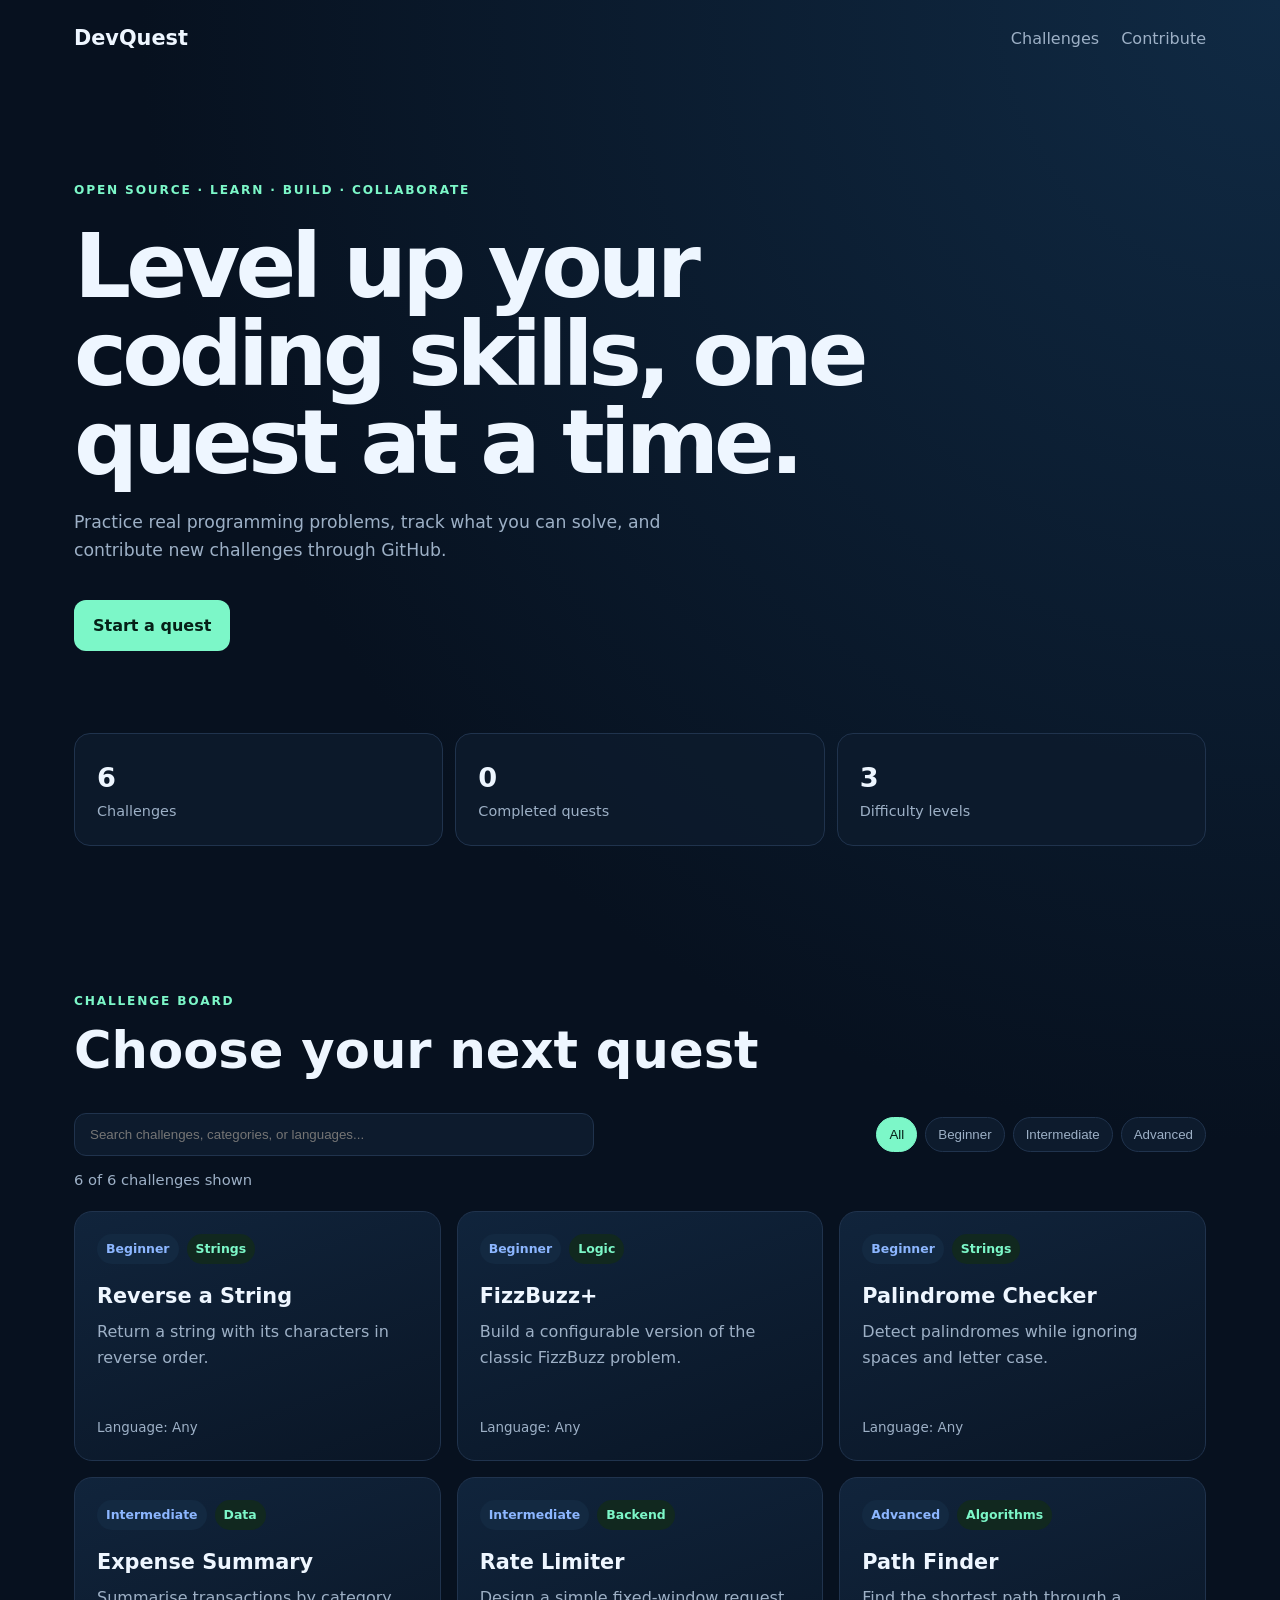
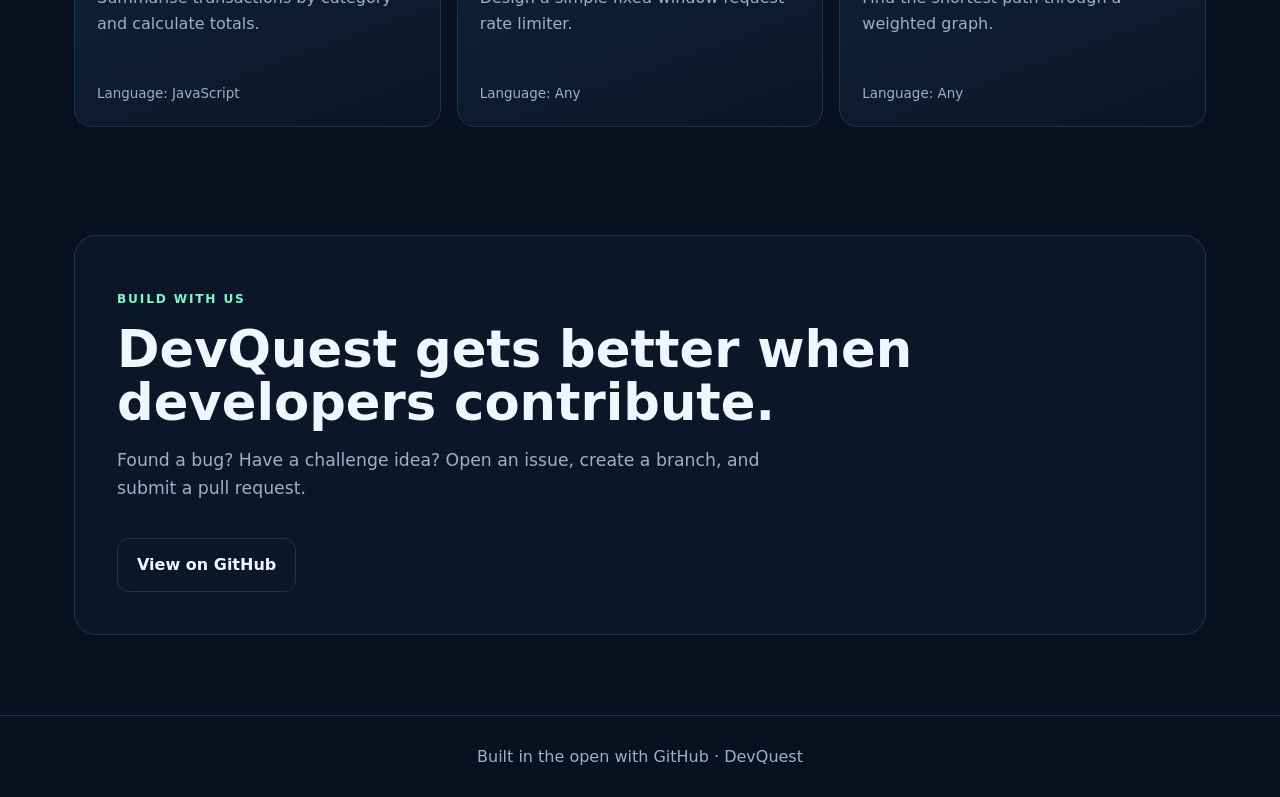
==== index.html @ 52e258c7 "feat: add completed quest stat" ====
<!doctype html>
<html lang="en">
<head>
  <meta charset="utf-8">
  <meta name="viewport" content="width=device-width,initial-scale=1">
  <meta name="description" content="DevQuest is an open-source coding challenge platform for learning through practice and collaboration.">
  <title>DevQuest — Learn by Building</title>
  <link rel="stylesheet" href="css/style.css">
</head>
<body>
  <header class="site-header">
    <a class="brand" href="#">DevQuest</a>
    <nav aria-label="Primary navigation">
      <a href="#challenges">Challenges</a>
      <a href="#contribute">Contribute</a>
    </nav>
  </header>

  <main>
    <section class="hero">
      <p class="eyebrow">OPEN SOURCE · LEARN · BUILD · COLLABORATE</p>
      <h1>Level up your coding skills, one quest at a time.</h1>
      <p>Practice real programming problems, track what you can solve, and contribute new challenges through GitHub.</p>
      <a class="button" href="#challenges">Start a quest</a>
    </section>

    <section class="stats" aria-label="Project highlights">
      <div><strong id="challenge-count">0</strong><span>Challenges</span></div>
      <div><strong id="completed-count">0</strong><span>Completed quests</span></div>
      <div><strong>3</strong><span>Difficulty levels</span></div>
    </section>

    <section id="challenges" class="section">
      <div class="section-heading">
        <div>
          <p class="eyebrow">CHALLENGE BOARD</p>
          <h2>Choose your next quest</h2>
        </div>
      </div>

      <div class="challenge-tools">
        <label class="search-box">
          <span class="sr-only">Search challenges</span>
          <input id="challenge-search" type="search" placeholder="Search challenges, categories, or languages..." autocomplete="off">
        </label>
        <div class="filters" role="group" aria-label="Filter challenges by difficulty">
          <button class="filter active" data-filter="All">All</button>
          <button class="filter" data-filter="Beginner">Beginner</button>
          <button class="filter" data-filter="Intermediate">Intermediate</button>
          <button class="filter" data-filter="Advanced">Advanced</button>
        </div>
      </div>

      <p id="results-summary" class="results-summary" aria-live="polite"></p>
      <div id="challenge-grid" class="challenge-grid" aria-live="polite"></div>
    </section>

    <section id="contribute" class="section contribute">
      <p class="eyebrow">BUILD WITH US</p>
      <h2>DevQuest gets better when developers contribute.</h2>
      <p>Found a bug? Have a challenge idea? Open an issue, create a branch, and submit a pull request.</p>
      <a class="button secondary" href="https://github.com/Codingapo/devquest">View on GitHub</a>
    </section>
  </main>

  <footer>Built in the open with GitHub · DevQuest</footer>
  <script src="js/app.js"></script>
</body>
</html>
---- css/style.css ----
:root{--bg:#07111f;--panel:#0d1b2d;--text:#eef6ff;--muted:#9db0c6;--accent:#7cf7c8;--accent2:#8cb6ff;--border:#20334d}*{box-sizing:border-box}html{scroll-behavior:smooth}body{margin:0;font-family:Inter,system-ui,-apple-system,BlinkMacSystemFont,"Segoe UI",sans-serif;background:radial-gradient(circle at top right,#102a44 0,#07111f 42%);color:var(--text);line-height:1.6}.site-header{max-width:1180px;margin:auto;padding:22px 24px;display:flex;align-items:center;justify-content:space-between}.brand{color:var(--text);font-size:1.3rem;font-weight:800;text-decoration:none}.site-header nav{display:flex;gap:22px}.site-header nav a{color:var(--muted);text-decoration:none}.site-header nav a:hover{color:var(--text)}main{max-width:1180px;margin:auto;padding:0 24px}.hero{padding:92px 0 64px;max-width:820px}.eyebrow{font-size:.76rem;letter-spacing:.15em;font-weight:800;color:var(--accent)}h1{font-size:clamp(2.8rem,7vw,5.8rem);line-height:.98;margin:.25em 0;letter-spacing:-.055em}h2{font-size:clamp(2rem,4vw,3.2rem);line-height:1.05;margin:.25em 0}.hero>p:not(.eyebrow),.contribute>p:not(.eyebrow){font-size:1.08rem;color:var(--muted);max-width:680px}.button{display:inline-block;margin-top:18px;padding:13px 19px;border-radius:12px;background:var(--accent);color:#052017;text-decoration:none;font-weight:800}.button.secondary{background:transparent;color:var(--text);border:1px solid var(--border)}.stats{display:grid;grid-template-columns:repeat(3,1fr);gap:12px;margin:18px 0 76px}.stats div{background:rgba(13,27,45,.78);border:1px solid var(--border);border-radius:16px;padding:22px}.stats strong,.stats span{display:block}.stats strong{font-size:1.7rem}.stats span{color:var(--muted);font-size:.9rem}.section{padding:58px 0}.section-heading{display:flex;align-items:end;justify-content:space-between;gap:24px;margin-bottom:22px}.challenge-tools{display:flex;align-items:center;justify-content:space-between;gap:16px;margin-bottom:12px}.search-box{flex:1;max-width:520px}.search-box input{width:100%;padding:13px 15px;border-radius:12px;border:1px solid var(--border);background:var(--panel);color:var(--text);outline:none}.search-box input:focus{border-color:var(--accent2);box-shadow:0 0 0 3px rgba(140,182,255,.12)}.filters{display:flex;gap:8px;flex-wrap:wrap}.filter{border:1px solid var(--border);background:var(--panel);color:var(--muted);padding:9px 12px;border-radius:999px;cursor:pointer}.filter.active,.filter:hover{color:#052017;background:var(--accent);border-color:var(--accent)}.results-summary{color:var(--muted);margin:0 0 20px;font-size:.92rem}.challenge-grid{display:grid;grid-template-columns:repeat(3,1fr);gap:16px}.card{min-height:250px;background:linear-gradient(160deg,rgba(17,37,61,.95),rgba(10,22,38,.95));border:1px solid var(--border);border-radius:18px;padding:22px;display:flex;flex-direction:column}.card:hover{transform:translateY(-3px);transition:.2s ease;border-color:#3b5a7d}.card-top{display:flex;gap:8px;align-items:center;flex-wrap:wrap}.badge,.category{width:max-content;padding:5px 9px;border-radius:999px;font-size:.78rem;font-weight:750}.badge{background:#132941;color:var(--accent2)}.category{background:#11281f;color:var(--accent)}.card h3{font-size:1.3rem;margin:16px 0 6px}.card p{color:var(--muted);margin:0 0 18px}.card footer{margin-top:auto;padding:0;color:var(--muted);font-size:.84rem}.empty-state{grid-column:1/-1;padding:42px;border:1px dashed var(--border);border-radius:18px;text-align:center;color:var(--muted);background:rgba(13,27,45,.45)}.contribute{margin:50px 0 80px;padding:42px;border:1px solid var(--border);border-radius:22px;background:rgba(13,27,45,.7)}body>footer{border-top:1px solid var(--border);padding:28px;text-align:center;color:var(--muted)}.sr-only{position:absolute;width:1px;height:1px;padding:0;margin:-1px;overflow:hidden;clip:rect(0,0,0,0);white-space:nowrap;border:0}@media(max-width:850px){.challenge-grid{grid-template-columns:1fr 1fr}.section-heading,.challenge-tools{align-items:flex-start;flex-direction:column}.search-box{width:100%;max-width:none}}@media(max-width:560px){.site-header nav{display:none}.hero{padding-top:58px}.stats,.challenge-grid{grid-template-columns:1fr}.contribute{padding:28px}}
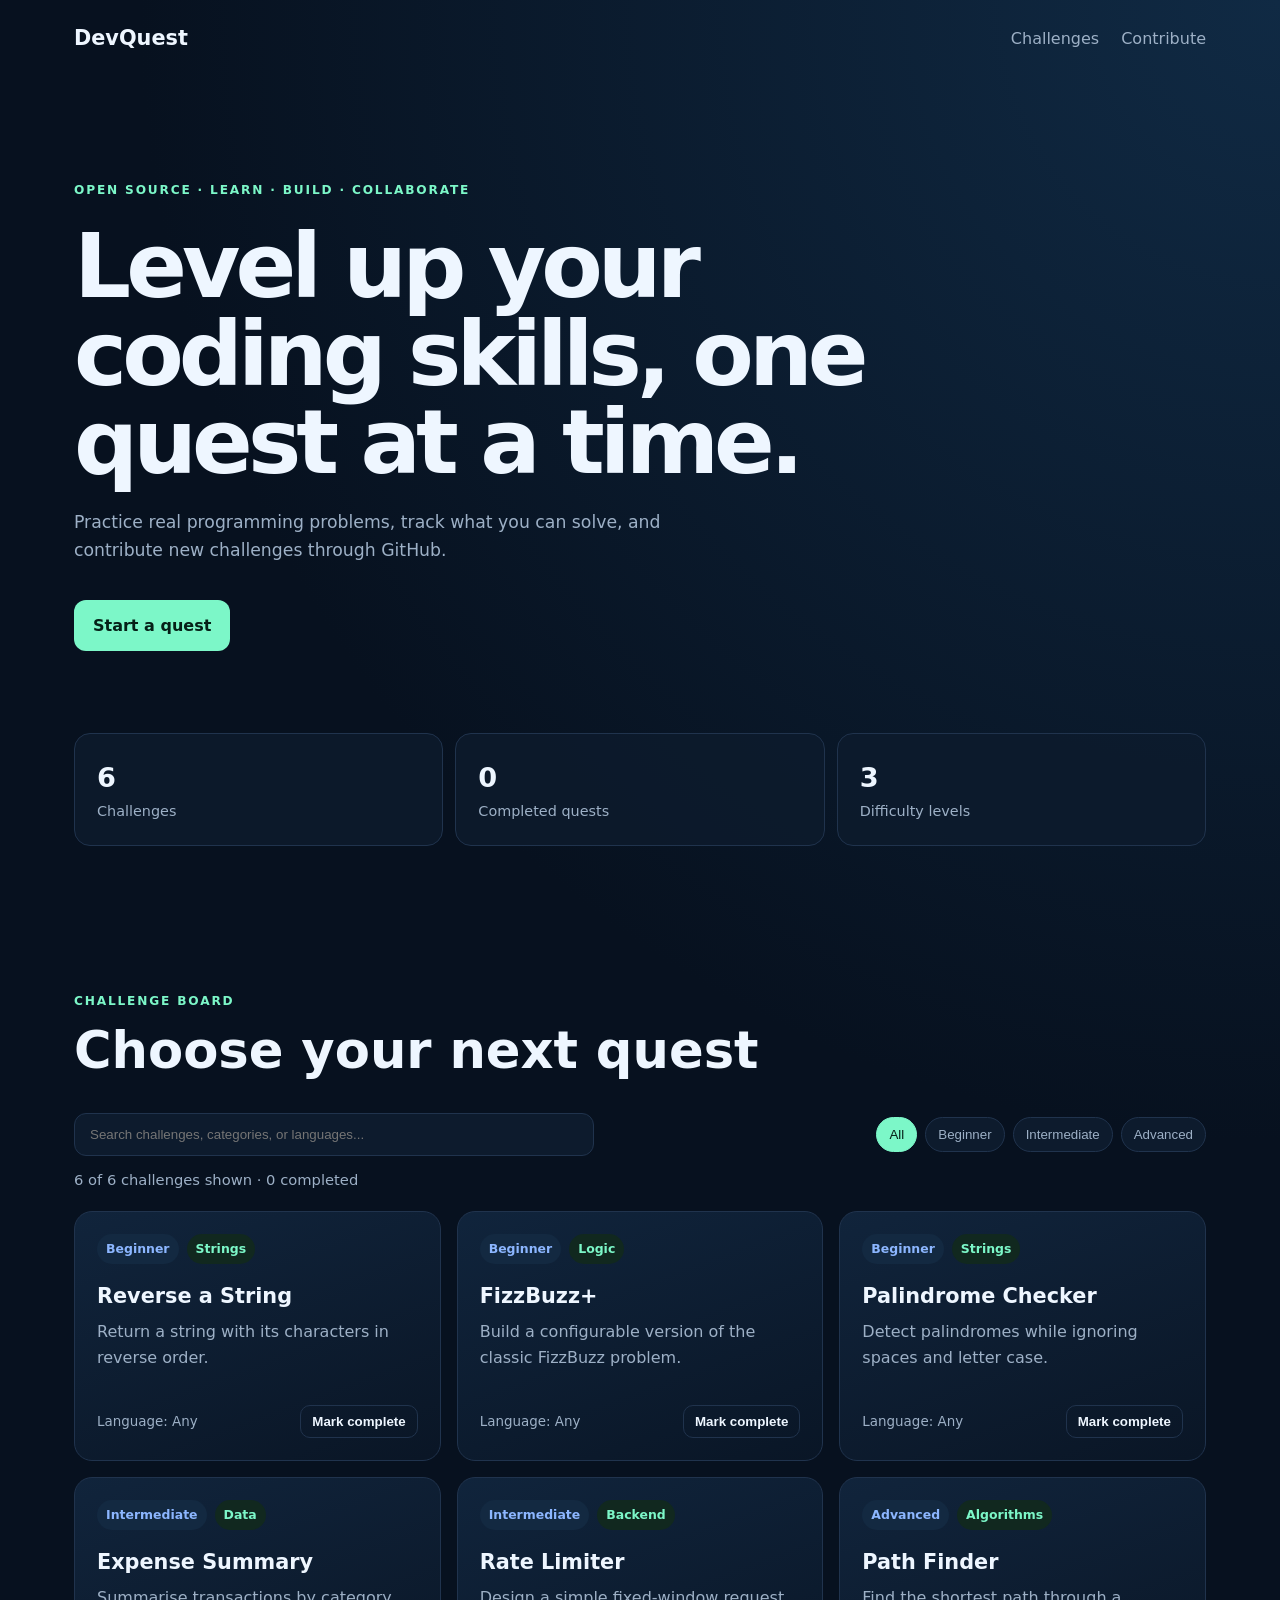
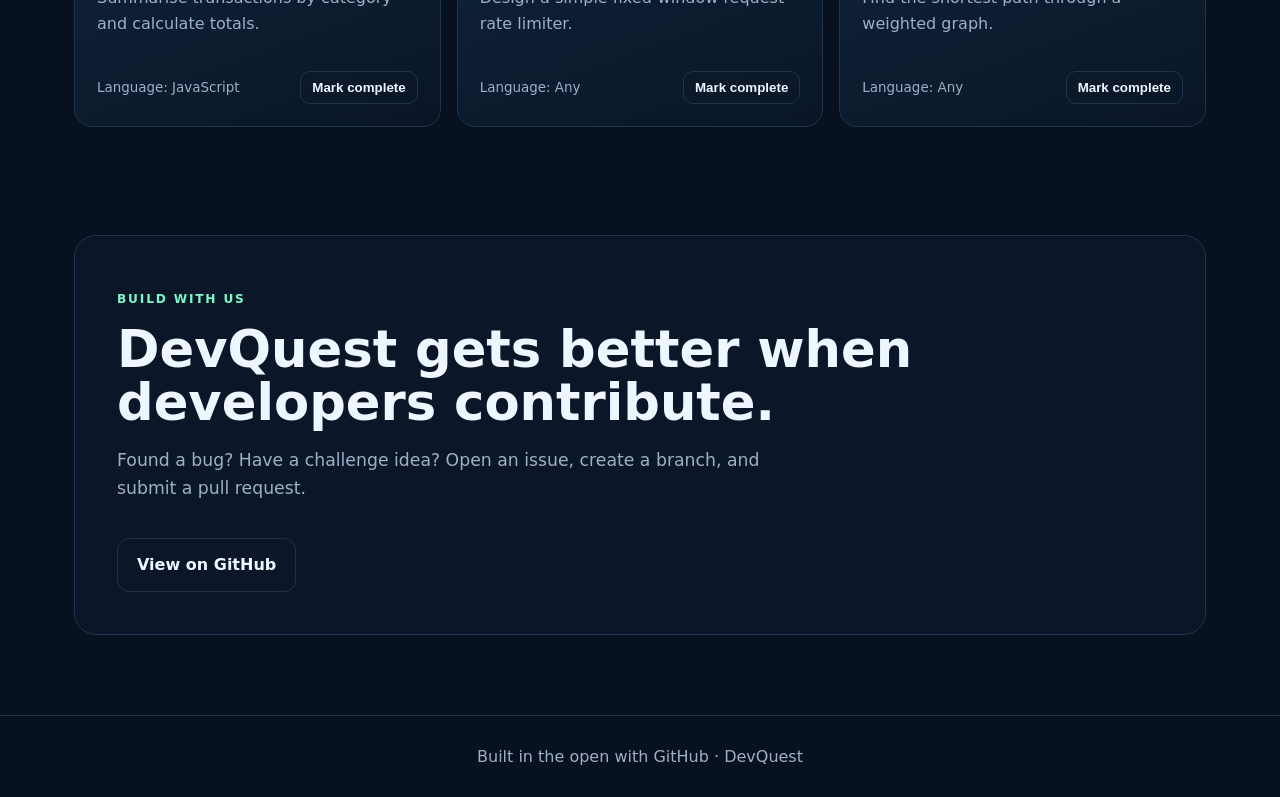
==== commit 8348be19: "feat: load shared challenge data" ====
--- a/index.html
+++ b/index.html
@@ -64,6 +64,7 @@
   </main>
 
   <footer>Built in the open with GitHub · DevQuest</footer>
+  <script src="js/challenges-data.js"></script>
   <script src="js/app.js"></script>
 </body>
 </html>
--- a/css/style.css
+++ b/css/style.css
@@ -1 +1 @@
-:root{--bg:#07111f;--panel:#0d1b2d;--text:#eef6ff;--muted:#9db0c6;--accent:#7cf7c8;--accent2:#8cb6ff;--border:#20334d}*{box-sizing:border-box}html{scroll-behavior:smooth}body{margin:0;font-family:Inter,system-ui,-apple-system,BlinkMacSystemFont,"Segoe UI",sans-serif;background:radial-gradient(circle at top right,#102a44 0,#07111f 42%);color:var(--text);line-height:1.6}.site-header{max-width:1180px;margin:auto;padding:22px 24px;display:flex;align-items:center;justify-content:space-between}.brand{color:var(--text);font-size:1.3rem;font-weight:800;text-decoration:none}.site-header nav{display:flex;gap:22px}.site-header nav a{color:var(--muted);text-decoration:none}.site-header nav a:hover{color:var(--text)}main{max-width:1180px;margin:auto;padding:0 24px}.hero{padding:92px 0 64px;max-width:820px}.eyebrow{font-size:.76rem;letter-spacing:.15em;font-weight:800;color:var(--accent)}h1{font-size:clamp(2.8rem,7vw,5.8rem);line-height:.98;margin:.25em 0;letter-spacing:-.055em}h2{font-size:clamp(2rem,4vw,3.2rem);line-height:1.05;margin:.25em 0}.hero>p:not(.eyebrow),.contribute>p:not(.eyebrow){font-size:1.08rem;color:var(--muted);max-width:680px}.button{display:inline-block;margin-top:18px;padding:13px 19px;border-radius:12px;background:var(--accent);color:#052017;text-decoration:none;font-weight:800}.button.secondary{background:transparent;color:var(--text);border:1px solid var(--border)}.stats{display:grid;grid-template-columns:repeat(3,1fr);gap:12px;margin:18px 0 76px}.stats div{background:rgba(13,27,45,.78);border:1px solid var(--border);border-radius:16px;padding:22px}.stats strong,.stats span{display:block}.stats strong{font-size:1.7rem}.stats span{color:var(--muted);font-size:.9rem}.section{padding:58px 0}.section-heading{display:flex;align-items:end;justify-content:space-between;gap:24px;margin-bottom:22px}.challenge-tools{display:flex;align-items:center;justify-content:space-between;gap:16px;margin-bottom:12px}.search-box{flex:1;max-width:520px}.search-box input{width:100%;padding:13px 15px;border-radius:12px;border:1px solid var(--border);background:var(--panel);color:var(--text);outline:none}.search-box input:focus{border-color:var(--accent2);box-shadow:0 0 0 3px rgba(140,182,255,.12)}.filters{display:flex;gap:8px;flex-wrap:wrap}.filter{border:1px solid var(--border);background:var(--panel);color:var(--muted);padding:9px 12px;border-radius:999px;cursor:pointer}.filter.active,.filter:hover{color:#052017;background:var(--accent);border-color:var(--accent)}.results-summary{color:var(--muted);margin:0 0 20px;font-size:.92rem}.challenge-grid{display:grid;grid-template-columns:repeat(3,1fr);gap:16px}.card{min-height:250px;background:linear-gradient(160deg,rgba(17,37,61,.95),rgba(10,22,38,.95));border:1px solid var(--border);border-radius:18px;padding:22px;display:flex;flex-direction:column}.card:hover{transform:translateY(-3px);transition:.2s ease;border-color:#3b5a7d}.card-top{display:flex;gap:8px;align-items:center;flex-wrap:wrap}.badge,.category{width:max-content;padding:5px 9px;border-radius:999px;font-size:.78rem;font-weight:750}.badge{background:#132941;color:var(--accent2)}.category{background:#11281f;color:var(--accent)}.card h3{font-size:1.3rem;margin:16px 0 6px}.card p{color:var(--muted);margin:0 0 18px}.card footer{margin-top:auto;padding:0;color:var(--muted);font-size:.84rem}.empty-state{grid-column:1/-1;padding:42px;border:1px dashed var(--border);border-radius:18px;text-align:center;color:var(--muted);background:rgba(13,27,45,.45)}.contribute{margin:50px 0 80px;padding:42px;border:1px solid var(--border);border-radius:22px;background:rgba(13,27,45,.7)}body>footer{border-top:1px solid var(--border);padding:28px;text-align:center;color:var(--muted)}.sr-only{position:absolute;width:1px;height:1px;padding:0;margin:-1px;overflow:hidden;clip:rect(0,0,0,0);white-space:nowrap;border:0}@media(max-width:850px){.challenge-grid{grid-template-columns:1fr 1fr}.section-heading,.challenge-tools{align-items:flex-start;flex-direction:column}.search-box{width:100%;max-width:none}}@media(max-width:560px){.site-header nav{display:none}.hero{padding-top:58px}.stats,.challenge-grid{grid-template-columns:1fr}.contribute{padding:28px}}+:root{--bg:#07111f;--panel:#0d1b2d;--text:#eef6ff;--muted:#9db0c6;--accent:#7cf7c8;--accent2:#8cb6ff;--border:#20334d}*{box-sizing:border-box}html{scroll-behavior:smooth}body{margin:0;font-family:Inter,system-ui,-apple-system,BlinkMacSystemFont,"Segoe UI",sans-serif;background:radial-gradient(circle at top right,#102a44 0,#07111f 42%);color:var(--text);line-height:1.6}.site-header{max-width:1180px;margin:auto;padding:22px 24px;display:flex;align-items:center;justify-content:space-between}.brand{color:var(--text);font-size:1.3rem;font-weight:800;text-decoration:none}.site-header nav{display:flex;gap:22px}.site-header nav a{color:var(--muted);text-decoration:none}.site-header nav a:hover{color:var(--text)}main{max-width:1180px;margin:auto;padding:0 24px}.hero{padding:92px 0 64px;max-width:820px}.eyebrow{font-size:.76rem;letter-spacing:.15em;font-weight:800;color:var(--accent)}h1{font-size:clamp(2.8rem,7vw,5.8rem);line-height:.98;margin:.25em 0;letter-spacing:-.055em}h2{font-size:clamp(2rem,4vw,3.2rem);line-height:1.05;margin:.25em 0}.hero>p:not(.eyebrow),.contribute>p:not(.eyebrow){font-size:1.08rem;color:var(--muted);max-width:680px}.button{display:inline-block;margin-top:18px;padding:13px 19px;border-radius:12px;background:var(--accent);color:#052017;text-decoration:none;font-weight:800}.button.secondary{background:transparent;color:var(--text);border:1px solid var(--border)}.stats{display:grid;grid-template-columns:repeat(3,1fr);gap:12px;margin:18px 0 76px}.stats div{background:rgba(13,27,45,.78);border:1px solid var(--border);border-radius:16px;padding:22px}.stats strong,.stats span{display:block}.stats strong{font-size:1.7rem}.stats span{color:var(--muted);font-size:.9rem}.section{padding:58px 0}.section-heading{display:flex;align-items:end;justify-content:space-between;gap:24px;margin-bottom:22px}.challenge-tools{display:flex;align-items:center;justify-content:space-between;gap:16px;margin-bottom:12px}.search-box{flex:1;max-width:520px}.search-box input{width:100%;padding:13px 15px;border-radius:12px;border:1px solid var(--border);background:var(--panel);color:var(--text);outline:none}.search-box input:focus{border-color:var(--accent2);box-shadow:0 0 0 3px rgba(140,182,255,.12)}.filters{display:flex;gap:8px;flex-wrap:wrap}.filter{border:1px solid var(--border);background:var(--panel);color:var(--muted);padding:9px 12px;border-radius:999px;cursor:pointer}.filter.active,.filter:hover{color:#052017;background:var(--accent);border-color:var(--accent)}.results-summary{color:var(--muted);margin:0 0 20px;font-size:.92rem}.challenge-grid{display:grid;grid-template-columns:repeat(3,1fr);gap:16px}.card{min-height:250px;background:linear-gradient(160deg,rgba(17,37,61,.95),rgba(10,22,38,.95));border:1px solid var(--border);border-radius:18px;padding:22px;display:flex;flex-direction:column}.card:hover{transform:translateY(-3px);transition:.2s ease;border-color:#3b5a7d}.card-top{display:flex;gap:8px;align-items:center;flex-wrap:wrap}.badge,.category{width:max-content;padding:5px 9px;border-radius:999px;font-size:.78rem;font-weight:750}.badge{background:#132941;color:var(--accent2)}.category{background:#11281f;color:var(--accent)}.card h3{font-size:1.3rem;margin:16px 0 6px}.card p{color:var(--muted);margin:0 0 18px}.card footer{margin-top:auto;padding:0;color:var(--muted);font-size:.84rem}.empty-state{grid-column:1/-1;padding:42px;border:1px dashed var(--border);border-radius:18px;text-align:center;color:var(--muted);background:rgba(13,27,45,.45)}.contribute{margin:50px 0 80px;padding:42px;border:1px solid var(--border);border-radius:22px;background:rgba(13,27,45,.7)}body>footer{border-top:1px solid var(--border);padding:28px;text-align:center;color:var(--muted)}.sr-only{position:absolute;width:1px;height:1px;padding:0;margin:-1px;overflow:hidden;clip:rect(0,0,0,0);white-space:nowrap;border:0}@media(max-width:850px){.challenge-grid{grid-template-columns:1fr 1fr}.section-heading,.challenge-tools{align-items:flex-start;flex-direction:column}.search-box{width:100%;max-width:none}}@media(max-width:560px){.site-header nav{display:none}.hero{padding-top:58px}.stats,.challenge-grid{grid-template-columns:1fr}.contribute{padding:28px}}.card.completed{border-color:var(--accent);box-shadow:0 0 0 1px rgba(124,247,200,.18) inset}.card.completed h3{text-decoration:line-through;text-decoration-thickness:2px;text-decoration-color:rgba(124,247,200,.45)}.quest-actions{margin-top:auto;padding-top:16px;display:flex;align-items:center;justify-content:space-between;gap:12px}.quest-actions footer{margin:0}.complete-btn{border:1px solid var(--border);background:transparent;color:var(--text);padding:8px 11px;border-radius:10px;cursor:pointer;font-weight:700}.complete-btn:hover{border-color:var(--accent)}.complete-btn.done{background:var(--accent);border-color:var(--accent);color:#052017}
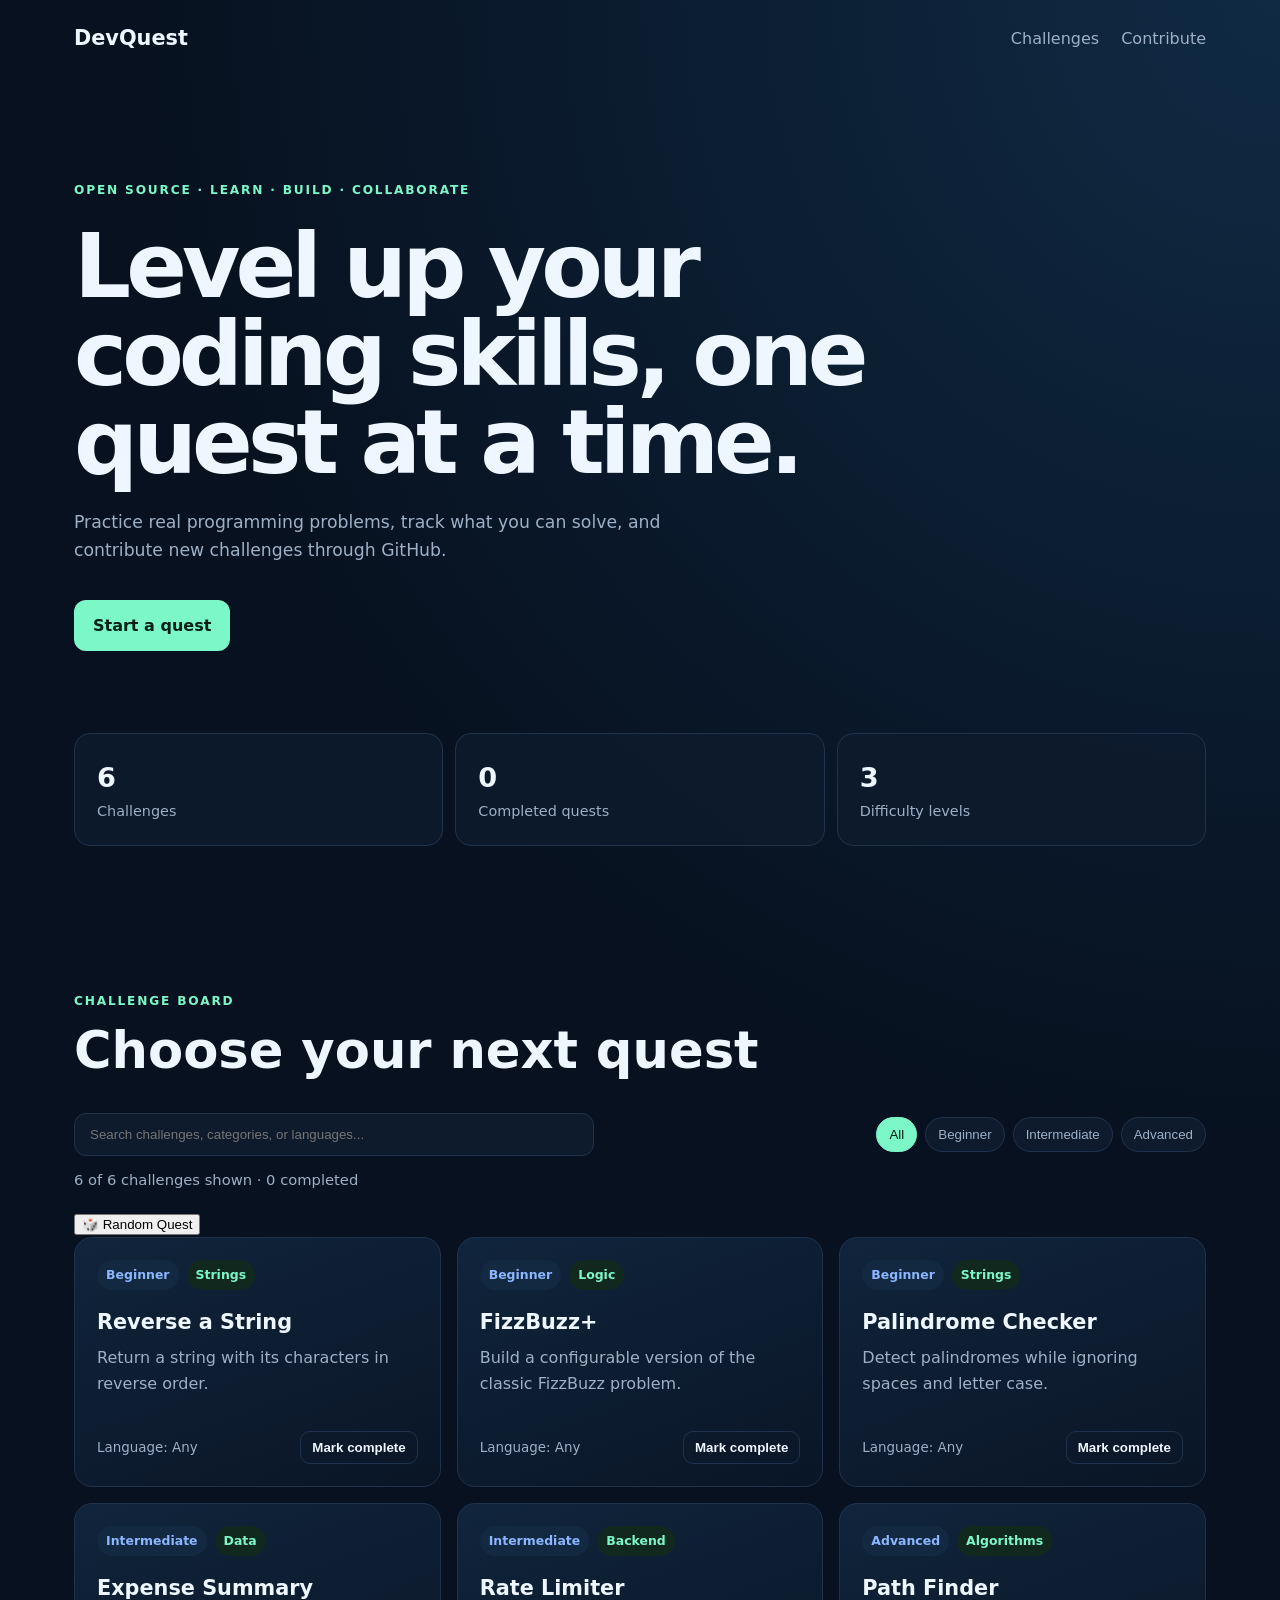
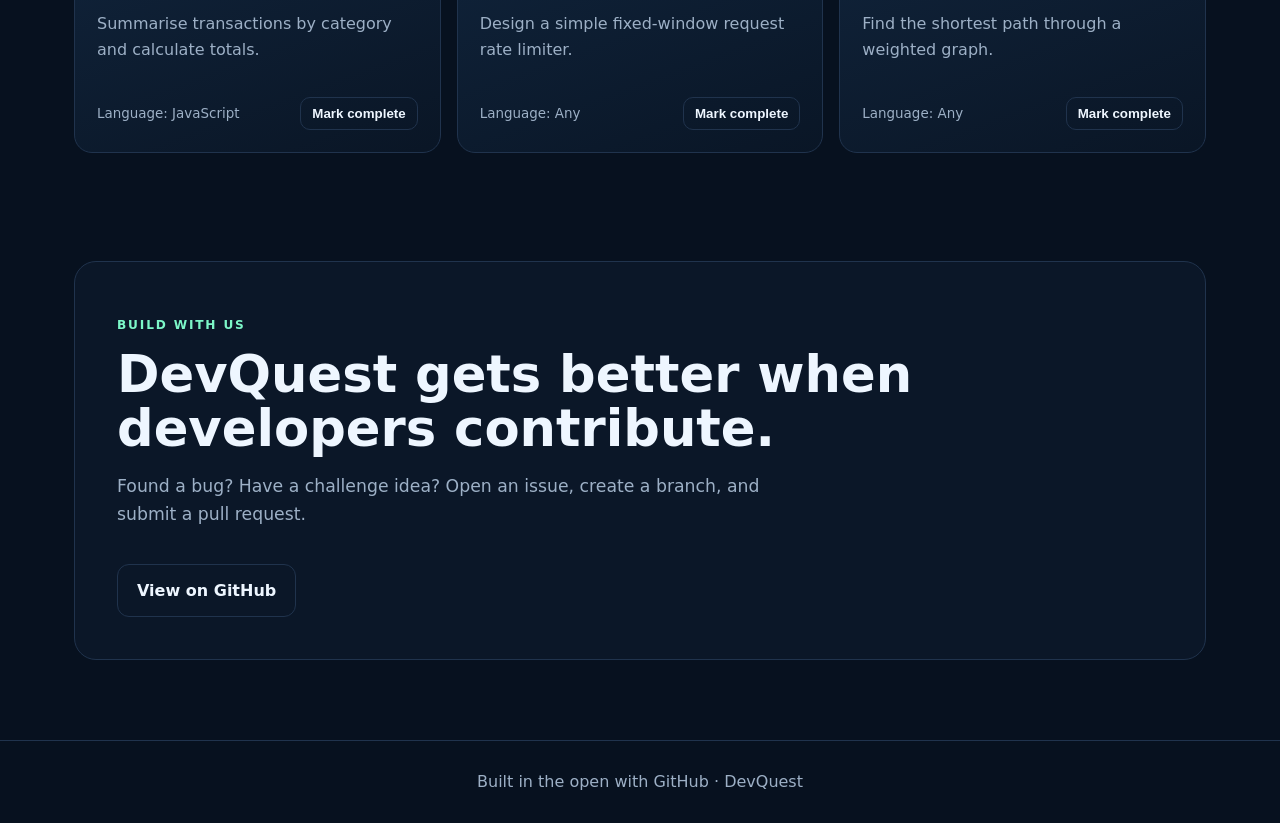
==== commit a71468e1: "feat: add random quest control" ====
--- a/index.html
+++ b/index.html
@@ -51,7 +51,7 @@
         </div>
       </div>
 
-      <p id="results-summary" class="results-summary" aria-live="polite"></p>
+      <div class="results-row"><p id="results-summary" class="results-summary" aria-live="polite"></p><button id="random-quest" class="random-quest-btn" type="button">🎲 Random Quest</button></div>
       <div id="challenge-grid" class="challenge-grid" aria-live="polite"></div>
     </section>
 
--- a/css/style.css
+++ b/css/style.css
@@ -1 +1 @@
-:root{--bg:#07111f;--panel:#0d1b2d;--text:#eef6ff;--muted:#9db0c6;--accent:#7cf7c8;--accent2:#8cb6ff;--border:#20334d}*{box-sizing:border-box}html{scroll-behavior:smooth}body{margin:0;font-family:Inter,system-ui,-apple-system,BlinkMacSystemFont,"Segoe UI",sans-serif;background:radial-gradient(circle at top right,#102a44 0,#07111f 42%);color:var(--text);line-height:1.6}.site-header{max-width:1180px;margin:auto;padding:22px 24px;display:flex;align-items:center;justify-content:space-between}.brand{color:var(--text);font-size:1.3rem;font-weight:800;text-decoration:none}.site-header nav{display:flex;gap:22px}.site-header nav a{color:var(--muted);text-decoration:none}.site-header nav a:hover{color:var(--text)}main{max-width:1180px;margin:auto;padding:0 24px}.hero{padding:92px 0 64px;max-width:820px}.eyebrow{font-size:.76rem;letter-spacing:.15em;font-weight:800;color:var(--accent)}h1{font-size:clamp(2.8rem,7vw,5.8rem);line-height:.98;margin:.25em 0;letter-spacing:-.055em}h2{font-size:clamp(2rem,4vw,3.2rem);line-height:1.05;margin:.25em 0}.hero>p:not(.eyebrow),.contribute>p:not(.eyebrow){font-size:1.08rem;color:var(--muted);max-width:680px}.button{display:inline-block;margin-top:18px;padding:13px 19px;border-radius:12px;background:var(--accent);color:#052017;text-decoration:none;font-weight:800}.button.secondary{background:transparent;color:var(--text);border:1px solid var(--border)}.stats{display:grid;grid-template-columns:repeat(3,1fr);gap:12px;margin:18px 0 76px}.stats div{background:rgba(13,27,45,.78);border:1px solid var(--border);border-radius:16px;padding:22px}.stats strong,.stats span{display:block}.stats strong{font-size:1.7rem}.stats span{color:var(--muted);font-size:.9rem}.section{padding:58px 0}.section-heading{display:flex;align-items:end;justify-content:space-between;gap:24px;margin-bottom:22px}.challenge-tools{display:flex;align-items:center;justify-content:space-between;gap:16px;margin-bottom:12px}.search-box{flex:1;max-width:520px}.search-box input{width:100%;padding:13px 15px;border-radius:12px;border:1px solid var(--border);background:var(--panel);color:var(--text);outline:none}.search-box input:focus{border-color:var(--accent2);box-shadow:0 0 0 3px rgba(140,182,255,.12)}.filters{display:flex;gap:8px;flex-wrap:wrap}.filter{border:1px solid var(--border);background:var(--panel);color:var(--muted);padding:9px 12px;border-radius:999px;cursor:pointer}.filter.active,.filter:hover{color:#052017;background:var(--accent);border-color:var(--accent)}.results-summary{color:var(--muted);margin:0 0 20px;font-size:.92rem}.challenge-grid{display:grid;grid-template-columns:repeat(3,1fr);gap:16px}.card{min-height:250px;background:linear-gradient(160deg,rgba(17,37,61,.95),rgba(10,22,38,.95));border:1px solid var(--border);border-radius:18px;padding:22px;display:flex;flex-direction:column}.card:hover{transform:translateY(-3px);transition:.2s ease;border-color:#3b5a7d}.card-top{display:flex;gap:8px;align-items:center;flex-wrap:wrap}.badge,.category{width:max-content;padding:5px 9px;border-radius:999px;font-size:.78rem;font-weight:750}.badge{background:#132941;color:var(--accent2)}.category{background:#11281f;color:var(--accent)}.card h3{font-size:1.3rem;margin:16px 0 6px}.card p{color:var(--muted);margin:0 0 18px}.card footer{margin-top:auto;padding:0;color:var(--muted);font-size:.84rem}.empty-state{grid-column:1/-1;padding:42px;border:1px dashed var(--border);border-radius:18px;text-align:center;color:var(--muted);background:rgba(13,27,45,.45)}.contribute{margin:50px 0 80px;padding:42px;border:1px solid var(--border);border-radius:22px;background:rgba(13,27,45,.7)}body>footer{border-top:1px solid var(--border);padding:28px;text-align:center;color:var(--muted)}.sr-only{position:absolute;width:1px;height:1px;padding:0;margin:-1px;overflow:hidden;clip:rect(0,0,0,0);white-space:nowrap;border:0}@media(max-width:850px){.challenge-grid{grid-template-columns:1fr 1fr}.section-heading,.challenge-tools{align-items:flex-start;flex-direction:column}.search-box{width:100%;max-width:none}}@media(max-width:560px){.site-header nav{display:none}.hero{padding-top:58px}.stats,.challenge-grid{grid-template-columns:1fr}.contribute{padding:28px}}.card.completed{border-color:var(--accent);box-shadow:0 0 0 1px rgba(124,247,200,.18) inset}.card.completed h3{text-decoration:line-through;text-decoration-thickness:2px;text-decoration-color:rgba(124,247,200,.45)}.quest-actions{margin-top:auto;padding-top:16px;display:flex;align-items:center;justify-content:space-between;gap:12px}.quest-actions footer{margin:0}.complete-btn{border:1px solid var(--border);background:transparent;color:var(--text);padding:8px 11px;border-radius:10px;cursor:pointer;font-weight:700}.complete-btn:hover{border-color:var(--accent)}.complete-btn.done{background:var(--accent);border-color:var(--accent);color:#052017}+:root{--bg:#07111f;--panel:#0d1b2d;--text:#eef6ff;--muted:#9db0c6;--accent:#7cf7c8;--accent2:#8cb6ff;--border:#20334d}*{box-sizing:border-box}html{scroll-behavior:smooth}body{margin:0;font-family:Inter,system-ui,-apple-system,BlinkMacSystemFont,"Segoe UI",sans-serif;background:radial-gradient(circle at top right,#102a44 0,#07111f 42%);color:var(--text);line-height:1.6}.site-header{max-width:1180px;margin:auto;padding:22px 24px;display:flex;align-items:center;justify-content:space-between}.brand{color:var(--text);font-size:1.3rem;font-weight:800;text-decoration:none}.site-header nav{display:flex;gap:22px}.site-header nav a{color:var(--muted);text-decoration:none}.site-header nav a:hover{color:var(--text)}main{max-width:1180px;margin:auto;padding:0 24px}.hero{padding:92px 0 64px;max-width:820px}.eyebrow{font-size:.76rem;letter-spacing:.15em;font-weight:800;color:var(--accent)}h1{font-size:clamp(2.8rem,7vw,5.8rem);line-height:.98;margin:.25em 0;letter-spacing:-.055em}h2{font-size:clamp(2rem,4vw,3.2rem);line-height:1.05;margin:.25em 0}.hero>p:not(.eyebrow),.contribute>p:not(.eyebrow){font-size:1.08rem;color:var(--muted);max-width:680px}.button{display:inline-block;margin-top:18px;padding:13px 19px;border-radius:12px;background:var(--accent);color:#052017;text-decoration:none;font-weight:800}.button.secondary{background:transparent;color:var(--text);border:1px solid var(--border)}.stats{display:grid;grid-template-columns:repeat(3,1fr);gap:12px;margin:18px 0 76px}.stats div{background:rgba(13,27,45,.78);border:1px solid var(--border);border-radius:16px;padding:22px}.stats strong,.stats span{display:block}.stats strong{font-size:1.7rem}.stats span{color:var(--muted);font-size:.9rem}.section{padding:58px 0}.section-heading{display:flex;align-items:end;justify-content:space-between;gap:24px;margin-bottom:22px}.challenge-tools{display:flex;align-items:center;justify-content:space-between;gap:16px;margin-bottom:12px}.search-box{flex:1;max-width:520px}.search-box input{width:100%;padding:13px 15px;border-radius:12px;border:1px solid var(--border);background:var(--panel);color:var(--text);outline:none}.search-box input:focus{border-color:var(--accent2);box-shadow:0 0 0 3px rgba(140,182,255,.12)}.filters{display:flex;gap:8px;flex-wrap:wrap}.filter{border:1px solid var(--border);background:var(--panel);color:var(--muted);padding:9px 12px;border-radius:999px;cursor:pointer}.filter.active,.filter:hover{color:#052017;background:var(--accent);border-color:var(--accent)}.results-summary{color:var(--muted);margin:0 0 20px;font-size:.92rem}.challenge-grid{display:grid;grid-template-columns:repeat(3,1fr);gap:16px}.card{min-height:250px;background:linear-gradient(160deg,rgba(17,37,61,.95),rgba(10,22,38,.95));border:1px solid var(--border);border-radius:18px;padding:22px;display:flex;flex-direction:column}.card:hover{transform:translateY(-3px);transition:.2s ease;border-color:#3b5a7d}.card-top{display:flex;gap:8px;align-items:center;flex-wrap:wrap}.badge,.category{width:max-content;padding:5px 9px;border-radius:999px;font-size:.78rem;font-weight:750}.badge{background:#132941;color:var(--accent2)}.category{background:#11281f;color:var(--accent)}.card h3{font-size:1.3rem;margin:16px 0 6px}.card p{color:var(--muted);margin:0 0 18px}.card footer{margin-top:auto;padding:0;color:var(--muted);font-size:.84rem}.empty-state{grid-column:1/-1;padding:42px;border:1px dashed var(--border);border-radius:18px;text-align:center;color:var(--muted);background:rgba(13,27,45,.45)}.contribute{margin:50px 0 80px;padding:42px;border:1px solid var(--border);border-radius:22px;background:rgba(13,27,45,.7)}body>footer{border-top:1px solid var(--border);padding:28px;text-align:center;color:var(--muted)}.sr-only{position:absolute;width:1px;height:1px;padding:0;margin:-1px;overflow:hidden;clip:rect(0,0,0,0);white-space:nowrap;border:0}@media(max-width:850px){.challenge-grid{grid-template-columns:1fr 1fr}.section-heading,.challenge-tools{align-items:flex-start;flex-direction:column}.search-box{width:100%;max-width:none}}@media(max-width:560px){.site-header nav{display:none}.hero{padding-top:58px}.stats,.challenge-grid{grid-template-columns:1fr}.contribute{padding:28px}}.card.completed{border-color:var(--accent);box-shadow:0 0 0 1px rgba(124,247,200,.18) inset}.card.completed h3{text-decoration:line-through;text-decoration-thickness:2px;text-decoration-color:rgba(124,247,200,.45)}.quest-actions{margin-top:auto;padding-top:16px;display:flex;align-items:center;justify-content:space-between;gap:12px}.quest-actions footer{margin:0}.complete-btn{border:1px solid var(--border);background:transparent;color:var(--text);padding:8px 11px;border-radius:10px;cursor:pointer;font-weight:700}.complete-btn:hover{border-color:var(--accent)}.complete-btn.done{background:var(--accent);border-color:var(--accent);color:#052017}.challenge-link{color:var(--text);text-decoration:none}.challenge-link:hover{color:var(--accent)}.detail-main{max-width:900px;padding-top:54px;padding-bottom:90px}.back-link{display:inline-block;margin-bottom:34px;color:var(--muted);text-decoration:none}.back-link:hover{color:var(--text)}.challenge-detail>h1{margin-top:18px}.detail-meta{display:flex;gap:8px;align-items:center;flex-wrap:wrap}.detail-language{color:var(--muted);font-size:.9rem}.detail-lead{font-size:1.15rem;color:var(--muted);max-width:720px;margin-bottom:34px}.detail-panel{background:rgba(13,27,45,.72);border:1px solid var(--border);border-radius:18px;padding:24px;margin:18px 0}.detail-panel h2{font-size:1.25rem;margin-top:0}.detail-panel pre{white-space:pre-wrap;word-break:break-word;color:var(--accent);font-size:.95rem}.detail-grid{display:grid;grid-template-columns:1fr 1fr;gap:16px}.detail-grid .detail-panel{margin:0}@media(max-width:700px){.detail-grid{grid-template-columns:1fr}}
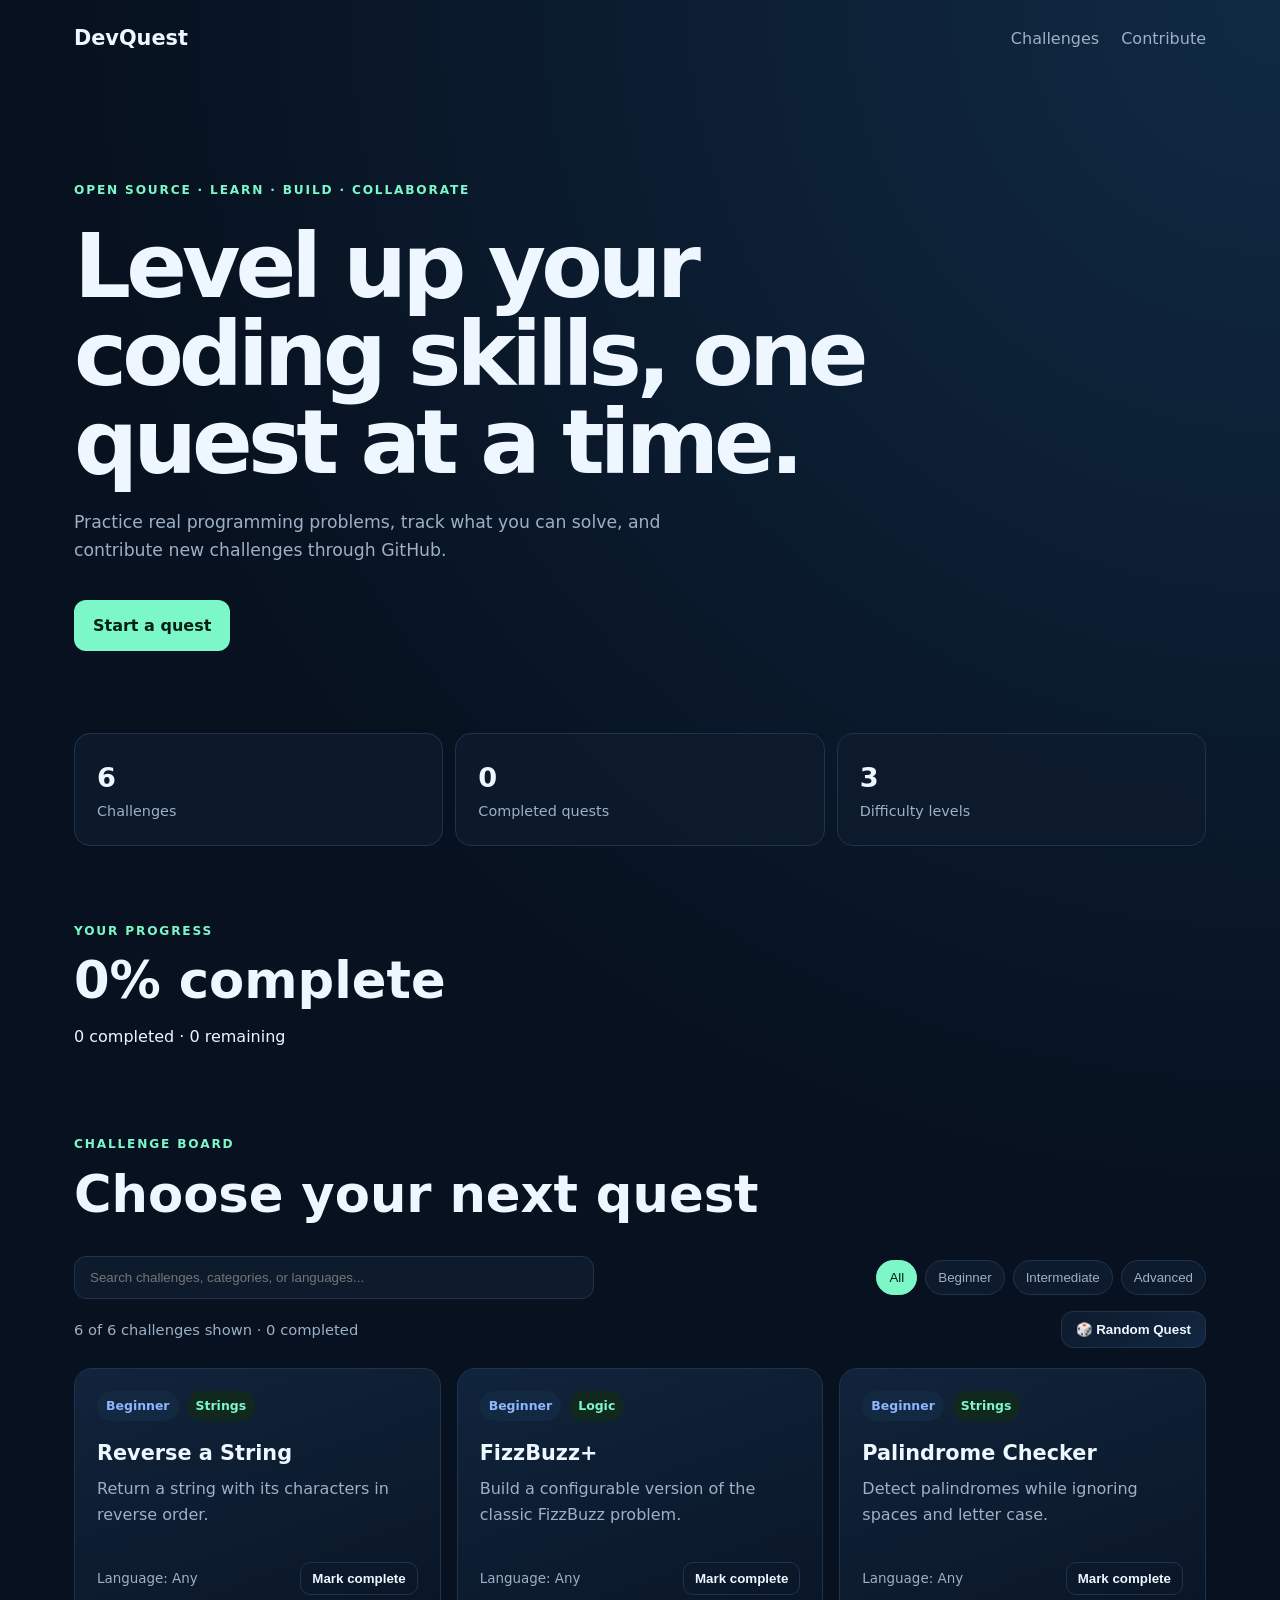
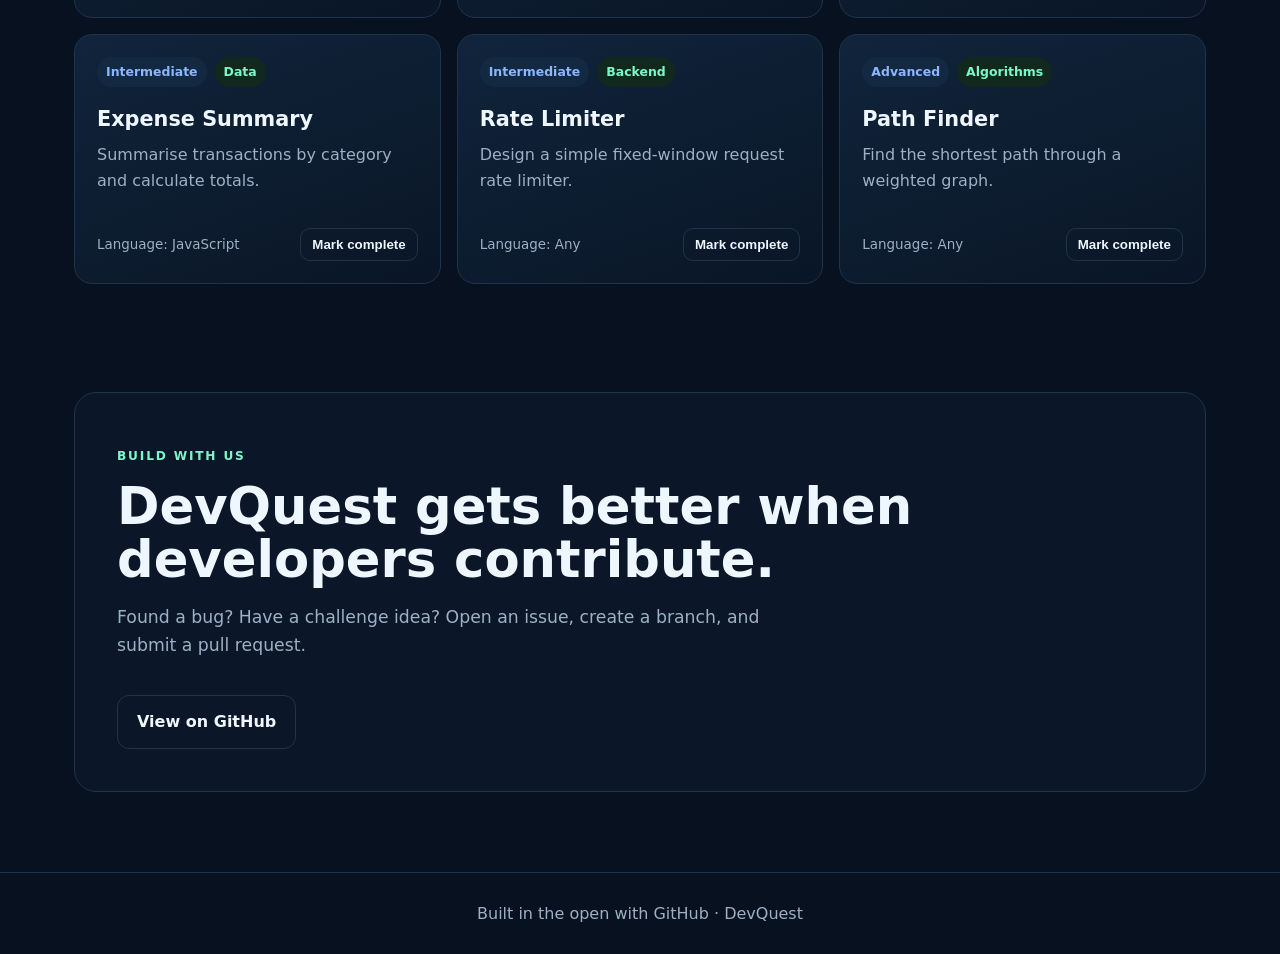
==== commit 06226a09: "feat: add progress dashboard markup" ====
--- a/index.html
+++ b/index.html
@@ -28,6 +28,17 @@
       <div><strong id="challenge-count">0</strong><span>Challenges</span></div>
       <div><strong id="completed-count">0</strong><span>Completed quests</span></div>
       <div><strong>3</strong><span>Difficulty levels</span></div>
+    </section>
+
+    <section class="progress-dashboard" aria-labelledby="progress-title">
+      <div class="progress-copy">
+        <p class="eyebrow">YOUR PROGRESS</p>
+        <h2 id="progress-title"><span id="progress-percent">0%</span> complete</h2>
+        <p><span id="progress-completed">0</span> completed · <span id="progress-remaining">0</span> remaining</p>
+      </div>
+      <div class="progress-track" role="progressbar" aria-label="Challenge completion" aria-valuemin="0" aria-valuemax="100" aria-valuenow="0">
+        <div id="progress-fill" class="progress-fill"></div>
+      </div>
     </section>
 
     <section id="challenges" class="section">
--- a/css/style.css
+++ b/css/style.css
@@ -1 +1 @@
-:root{--bg:#07111f;--panel:#0d1b2d;--text:#eef6ff;--muted:#9db0c6;--accent:#7cf7c8;--accent2:#8cb6ff;--border:#20334d}*{box-sizing:border-box}html{scroll-behavior:smooth}body{margin:0;font-family:Inter,system-ui,-apple-system,BlinkMacSystemFont,"Segoe UI",sans-serif;background:radial-gradient(circle at top right,#102a44 0,#07111f 42%);color:var(--text);line-height:1.6}.site-header{max-width:1180px;margin:auto;padding:22px 24px;display:flex;align-items:center;justify-content:space-between}.brand{color:var(--text);font-size:1.3rem;font-weight:800;text-decoration:none}.site-header nav{display:flex;gap:22px}.site-header nav a{color:var(--muted);text-decoration:none}.site-header nav a:hover{color:var(--text)}main{max-width:1180px;margin:auto;padding:0 24px}.hero{padding:92px 0 64px;max-width:820px}.eyebrow{font-size:.76rem;letter-spacing:.15em;font-weight:800;color:var(--accent)}h1{font-size:clamp(2.8rem,7vw,5.8rem);line-height:.98;margin:.25em 0;letter-spacing:-.055em}h2{font-size:clamp(2rem,4vw,3.2rem);line-height:1.05;margin:.25em 0}.hero>p:not(.eyebrow),.contribute>p:not(.eyebrow){font-size:1.08rem;color:var(--muted);max-width:680px}.button{display:inline-block;margin-top:18px;padding:13px 19px;border-radius:12px;background:var(--accent);color:#052017;text-decoration:none;font-weight:800}.button.secondary{background:transparent;color:var(--text);border:1px solid var(--border)}.stats{display:grid;grid-template-columns:repeat(3,1fr);gap:12px;margin:18px 0 76px}.stats div{background:rgba(13,27,45,.78);border:1px solid var(--border);border-radius:16px;padding:22px}.stats strong,.stats span{display:block}.stats strong{font-size:1.7rem}.stats span{color:var(--muted);font-size:.9rem}.section{padding:58px 0}.section-heading{display:flex;align-items:end;justify-content:space-between;gap:24px;margin-bottom:22px}.challenge-tools{display:flex;align-items:center;justify-content:space-between;gap:16px;margin-bottom:12px}.search-box{flex:1;max-width:520px}.search-box input{width:100%;padding:13px 15px;border-radius:12px;border:1px solid var(--border);background:var(--panel);color:var(--text);outline:none}.search-box input:focus{border-color:var(--accent2);box-shadow:0 0 0 3px rgba(140,182,255,.12)}.filters{display:flex;gap:8px;flex-wrap:wrap}.filter{border:1px solid var(--border);background:var(--panel);color:var(--muted);padding:9px 12px;border-radius:999px;cursor:pointer}.filter.active,.filter:hover{color:#052017;background:var(--accent);border-color:var(--accent)}.results-summary{color:var(--muted);margin:0 0 20px;font-size:.92rem}.challenge-grid{display:grid;grid-template-columns:repeat(3,1fr);gap:16px}.card{min-height:250px;background:linear-gradient(160deg,rgba(17,37,61,.95),rgba(10,22,38,.95));border:1px solid var(--border);border-radius:18px;padding:22px;display:flex;flex-direction:column}.card:hover{transform:translateY(-3px);transition:.2s ease;border-color:#3b5a7d}.card-top{display:flex;gap:8px;align-items:center;flex-wrap:wrap}.badge,.category{width:max-content;padding:5px 9px;border-radius:999px;font-size:.78rem;font-weight:750}.badge{background:#132941;color:var(--accent2)}.category{background:#11281f;color:var(--accent)}.card h3{font-size:1.3rem;margin:16px 0 6px}.card p{color:var(--muted);margin:0 0 18px}.card footer{margin-top:auto;padding:0;color:var(--muted);font-size:.84rem}.empty-state{grid-column:1/-1;padding:42px;border:1px dashed var(--border);border-radius:18px;text-align:center;color:var(--muted);background:rgba(13,27,45,.45)}.contribute{margin:50px 0 80px;padding:42px;border:1px solid var(--border);border-radius:22px;background:rgba(13,27,45,.7)}body>footer{border-top:1px solid var(--border);padding:28px;text-align:center;color:var(--muted)}.sr-only{position:absolute;width:1px;height:1px;padding:0;margin:-1px;overflow:hidden;clip:rect(0,0,0,0);white-space:nowrap;border:0}@media(max-width:850px){.challenge-grid{grid-template-columns:1fr 1fr}.section-heading,.challenge-tools{align-items:flex-start;flex-direction:column}.search-box{width:100%;max-width:none}}@media(max-width:560px){.site-header nav{display:none}.hero{padding-top:58px}.stats,.challenge-grid{grid-template-columns:1fr}.contribute{padding:28px}}.card.completed{border-color:var(--accent);box-shadow:0 0 0 1px rgba(124,247,200,.18) inset}.card.completed h3{text-decoration:line-through;text-decoration-thickness:2px;text-decoration-color:rgba(124,247,200,.45)}.quest-actions{margin-top:auto;padding-top:16px;display:flex;align-items:center;justify-content:space-between;gap:12px}.quest-actions footer{margin:0}.complete-btn{border:1px solid var(--border);background:transparent;color:var(--text);padding:8px 11px;border-radius:10px;cursor:pointer;font-weight:700}.complete-btn:hover{border-color:var(--accent)}.complete-btn.done{background:var(--accent);border-color:var(--accent);color:#052017}.challenge-link{color:var(--text);text-decoration:none}.challenge-link:hover{color:var(--accent)}.detail-main{max-width:900px;padding-top:54px;padding-bottom:90px}.back-link{display:inline-block;margin-bottom:34px;color:var(--muted);text-decoration:none}.back-link:hover{color:var(--text)}.challenge-detail>h1{margin-top:18px}.detail-meta{display:flex;gap:8px;align-items:center;flex-wrap:wrap}.detail-language{color:var(--muted);font-size:.9rem}.detail-lead{font-size:1.15rem;color:var(--muted);max-width:720px;margin-bottom:34px}.detail-panel{background:rgba(13,27,45,.72);border:1px solid var(--border);border-radius:18px;padding:24px;margin:18px 0}.detail-panel h2{font-size:1.25rem;margin-top:0}.detail-panel pre{white-space:pre-wrap;word-break:break-word;color:var(--accent);font-size:.95rem}.detail-grid{display:grid;grid-template-columns:1fr 1fr;gap:16px}.detail-grid .detail-panel{margin:0}@media(max-width:700px){.detail-grid{grid-template-columns:1fr}}+:root{--bg:#07111f;--panel:#0d1b2d;--text:#eef6ff;--muted:#9db0c6;--accent:#7cf7c8;--accent2:#8cb6ff;--border:#20334d}*{box-sizing:border-box}html{scroll-behavior:smooth}body{margin:0;font-family:Inter,system-ui,-apple-system,BlinkMacSystemFont,"Segoe UI",sans-serif;background:radial-gradient(circle at top right,#102a44 0,#07111f 42%);color:var(--text);line-height:1.6}.site-header{max-width:1180px;margin:auto;padding:22px 24px;display:flex;align-items:center;justify-content:space-between}.brand{color:var(--text);font-size:1.3rem;font-weight:800;text-decoration:none}.site-header nav{display:flex;gap:22px}.site-header nav a{color:var(--muted);text-decoration:none}.site-header nav a:hover{color:var(--text)}main{max-width:1180px;margin:auto;padding:0 24px}.hero{padding:92px 0 64px;max-width:820px}.eyebrow{font-size:.76rem;letter-spacing:.15em;font-weight:800;color:var(--accent)}h1{font-size:clamp(2.8rem,7vw,5.8rem);line-height:.98;margin:.25em 0;letter-spacing:-.055em}h2{font-size:clamp(2rem,4vw,3.2rem);line-height:1.05;margin:.25em 0}.hero>p:not(.eyebrow),.contribute>p:not(.eyebrow){font-size:1.08rem;color:var(--muted);max-width:680px}.button{display:inline-block;margin-top:18px;padding:13px 19px;border-radius:12px;background:var(--accent);color:#052017;text-decoration:none;font-weight:800}.button.secondary{background:transparent;color:var(--text);border:1px solid var(--border)}.stats{display:grid;grid-template-columns:repeat(3,1fr);gap:12px;margin:18px 0 76px}.stats div{background:rgba(13,27,45,.78);border:1px solid var(--border);border-radius:16px;padding:22px}.stats strong,.stats span{display:block}.stats strong{font-size:1.7rem}.stats span{color:var(--muted);font-size:.9rem}.section{padding:58px 0}.section-heading{display:flex;align-items:end;justify-content:space-between;gap:24px;margin-bottom:22px}.challenge-tools{display:flex;align-items:center;justify-content:space-between;gap:16px;margin-bottom:12px}.search-box{flex:1;max-width:520px}.search-box input{width:100%;padding:13px 15px;border-radius:12px;border:1px solid var(--border);background:var(--panel);color:var(--text);outline:none}.search-box input:focus{border-color:var(--accent2);box-shadow:0 0 0 3px rgba(140,182,255,.12)}.filters{display:flex;gap:8px;flex-wrap:wrap}.filter{border:1px solid var(--border);background:var(--panel);color:var(--muted);padding:9px 12px;border-radius:999px;cursor:pointer}.filter.active,.filter:hover{color:#052017;background:var(--accent);border-color:var(--accent)}.results-summary{color:var(--muted);margin:0 0 20px;font-size:.92rem}.challenge-grid{display:grid;grid-template-columns:repeat(3,1fr);gap:16px}.card{min-height:250px;background:linear-gradient(160deg,rgba(17,37,61,.95),rgba(10,22,38,.95));border:1px solid var(--border);border-radius:18px;padding:22px;display:flex;flex-direction:column}.card:hover{transform:translateY(-3px);transition:.2s ease;border-color:#3b5a7d}.card-top{display:flex;gap:8px;align-items:center;flex-wrap:wrap}.badge,.category{width:max-content;padding:5px 9px;border-radius:999px;font-size:.78rem;font-weight:750}.badge{background:#132941;color:var(--accent2)}.category{background:#11281f;color:var(--accent)}.card h3{font-size:1.3rem;margin:16px 0 6px}.card p{color:var(--muted);margin:0 0 18px}.card footer{margin-top:auto;padding:0;color:var(--muted);font-size:.84rem}.empty-state{grid-column:1/-1;padding:42px;border:1px dashed var(--border);border-radius:18px;text-align:center;color:var(--muted);background:rgba(13,27,45,.45)}.contribute{margin:50px 0 80px;padding:42px;border:1px solid var(--border);border-radius:22px;background:rgba(13,27,45,.7)}body>footer{border-top:1px solid var(--border);padding:28px;text-align:center;color:var(--muted)}.sr-only{position:absolute;width:1px;height:1px;padding:0;margin:-1px;overflow:hidden;clip:rect(0,0,0,0);white-space:nowrap;border:0}@media(max-width:850px){.challenge-grid{grid-template-columns:1fr 1fr}.section-heading,.challenge-tools{align-items:flex-start;flex-direction:column}.search-box{width:100%;max-width:none}}@media(max-width:560px){.site-header nav{display:none}.hero{padding-top:58px}.stats,.challenge-grid{grid-template-columns:1fr}.contribute{padding:28px}}.card.completed{border-color:var(--accent);box-shadow:0 0 0 1px rgba(124,247,200,.18) inset}.card.completed h3{text-decoration:line-through;text-decoration-thickness:2px;text-decoration-color:rgba(124,247,200,.45)}.quest-actions{margin-top:auto;padding-top:16px;display:flex;align-items:center;justify-content:space-between;gap:12px}.quest-actions footer{margin:0}.complete-btn{border:1px solid var(--border);background:transparent;color:var(--text);padding:8px 11px;border-radius:10px;cursor:pointer;font-weight:700}.complete-btn:hover{border-color:var(--accent)}.complete-btn.done{background:var(--accent);border-color:var(--accent);color:#052017}.challenge-link{color:var(--text);text-decoration:none}.challenge-link:hover{color:var(--accent)}.detail-main{max-width:900px;padding-top:54px;padding-bottom:90px}.back-link{display:inline-block;margin-bottom:34px;color:var(--muted);text-decoration:none}.back-link:hover{color:var(--text)}.challenge-detail>h1{margin-top:18px}.detail-meta{display:flex;gap:8px;align-items:center;flex-wrap:wrap}.detail-language{color:var(--muted);font-size:.9rem}.detail-lead{font-size:1.15rem;color:var(--muted);max-width:720px;margin-bottom:34px}.detail-panel{background:rgba(13,27,45,.72);border:1px solid var(--border);border-radius:18px;padding:24px;margin:18px 0}.detail-panel h2{font-size:1.25rem;margin-top:0}.detail-panel pre{white-space:pre-wrap;word-break:break-word;color:var(--accent);font-size:.95rem}.detail-grid{display:grid;grid-template-columns:1fr 1fr;gap:16px}.detail-grid .detail-panel{margin:0}@media(max-width:700px){.detail-grid{grid-template-columns:1fr}}.results-row{display:flex;align-items:center;justify-content:space-between;gap:16px;margin-bottom:20px}.results-row .results-summary{margin:0}.random-quest-btn{border:1px solid var(--border);background:linear-gradient(135deg,var(--panel),#122640);color:var(--text);padding:10px 14px;border-radius:12px;cursor:pointer;font-weight:800}.random-quest-btn:hover{border-color:var(--accent);color:var(--accent)}@media(max-width:560px){.results-row{align-items:flex-start;flex-direction:column}.random-quest-btn{width:100%}}
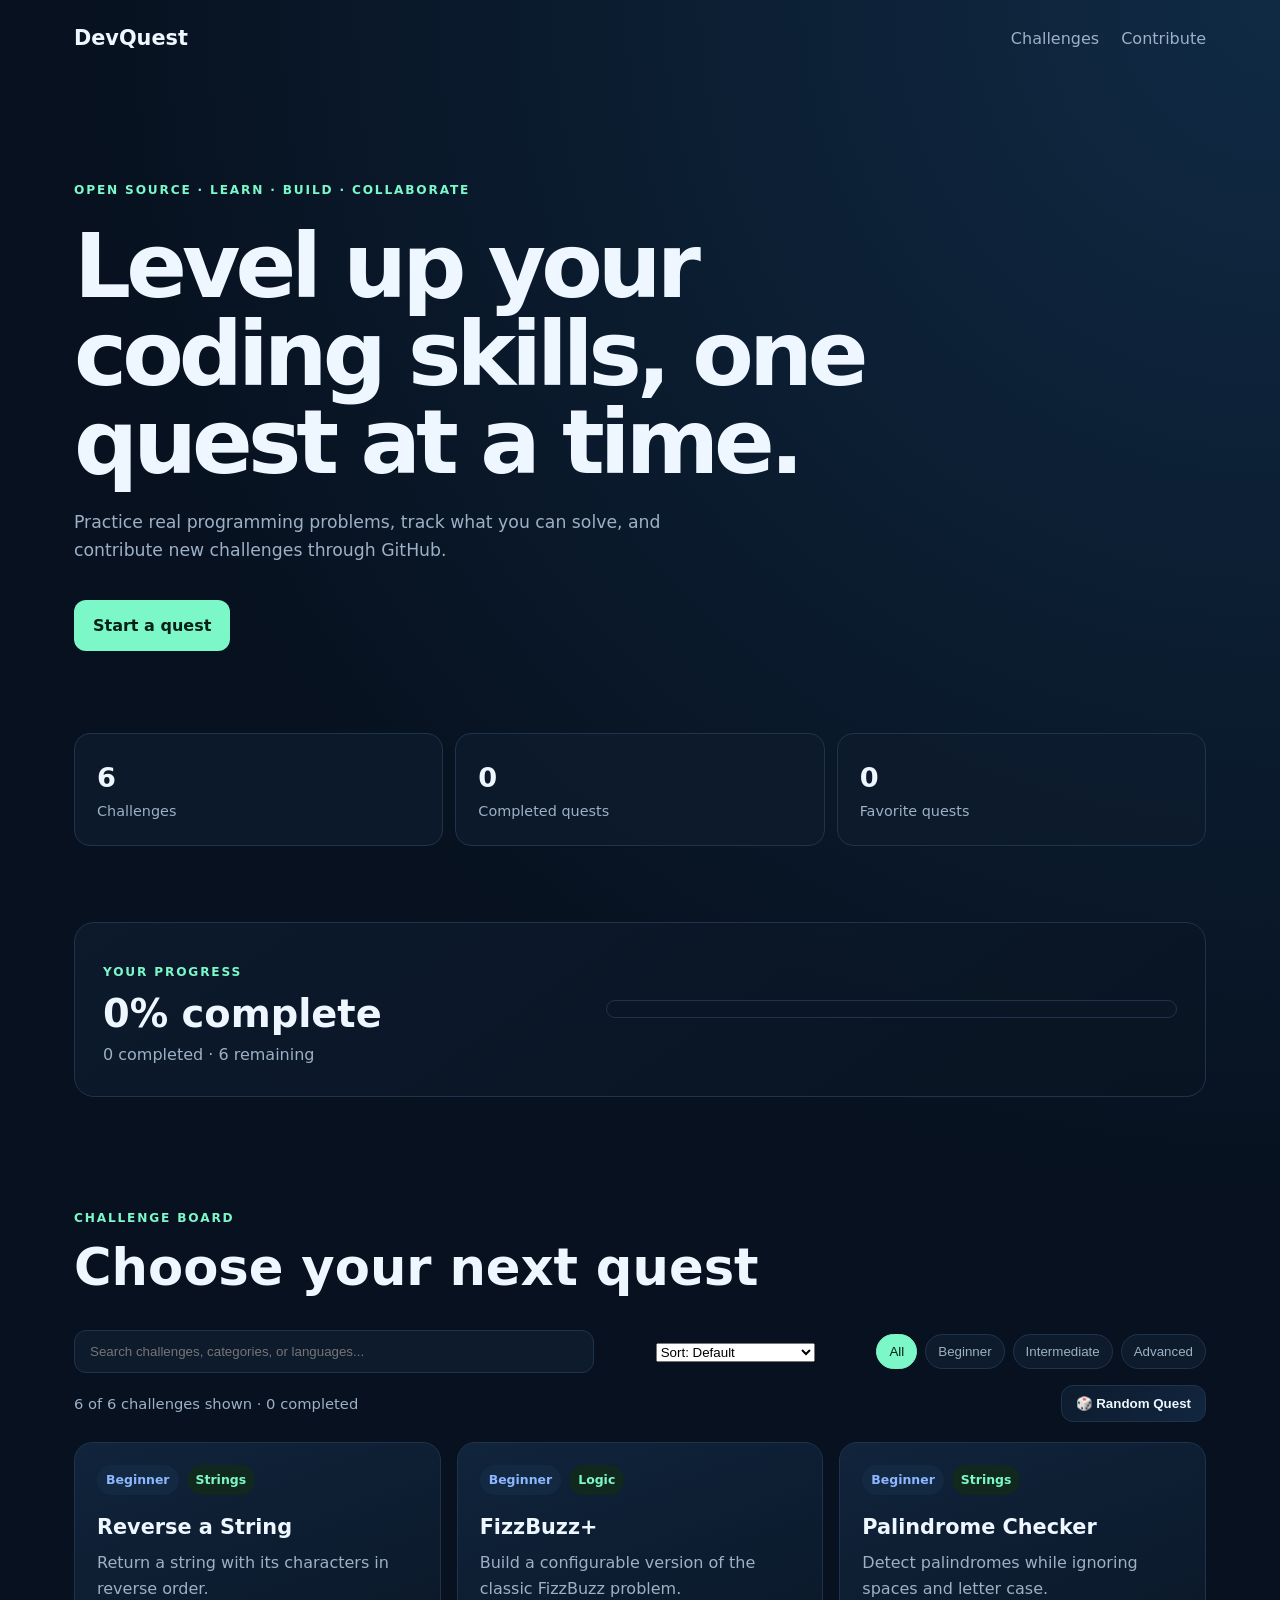
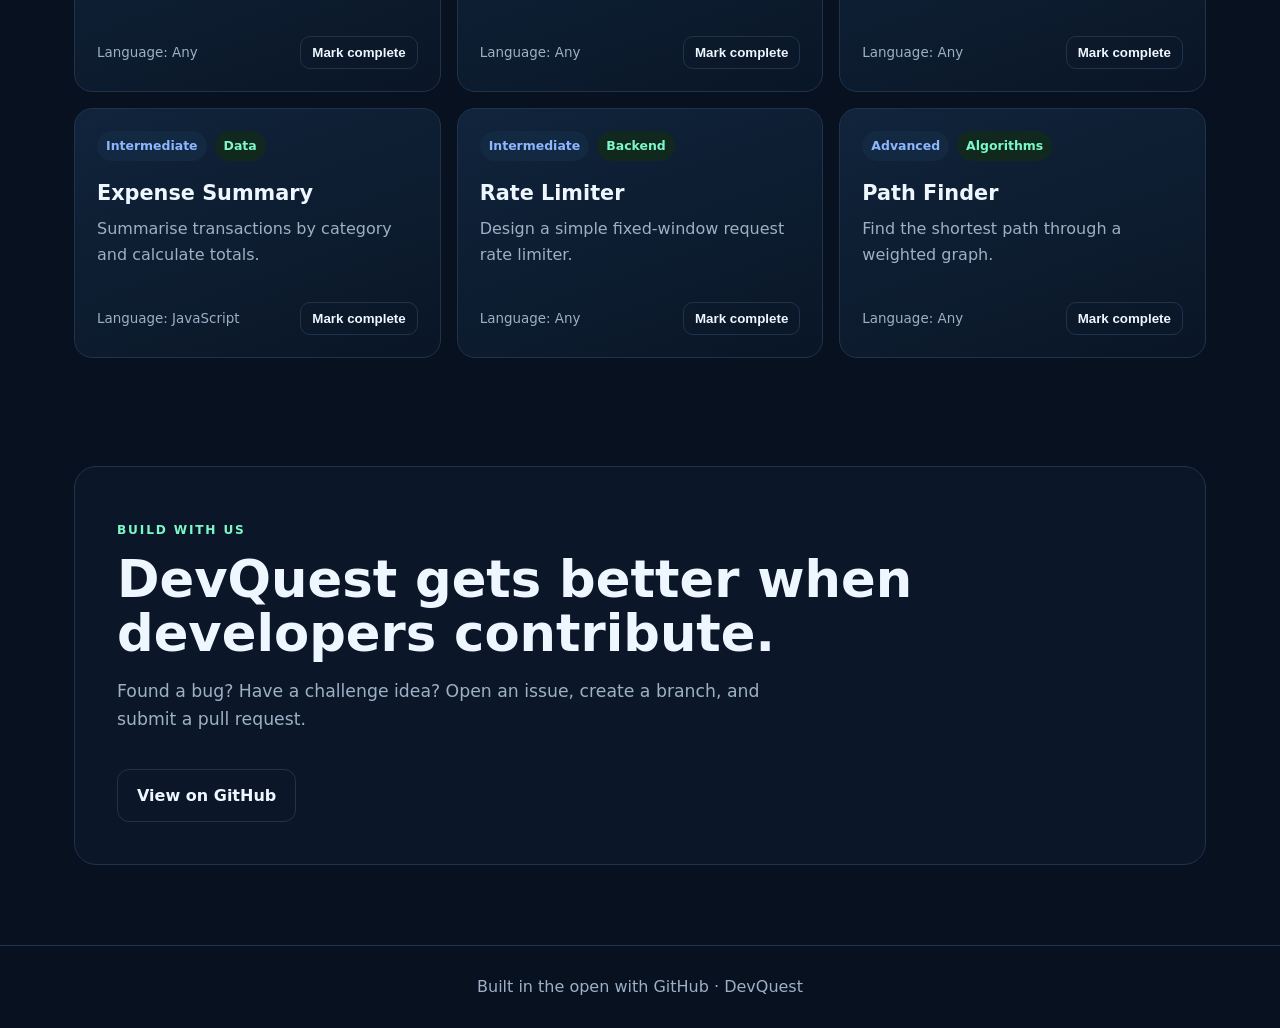
==== commit bb15dc0c: "feat: add sort and favorite controls" ====
--- a/index.html
+++ b/index.html
@@ -27,7 +27,7 @@
     <section class="stats" aria-label="Project highlights">
       <div><strong id="challenge-count">0</strong><span>Challenges</span></div>
       <div><strong id="completed-count">0</strong><span>Completed quests</span></div>
-      <div><strong>3</strong><span>Difficulty levels</span></div>
+      <div><strong id="favorites-count">0</strong><span>Favorite quests</span></div>
     </section>
 
     <section class="progress-dashboard" aria-labelledby="progress-title">
@@ -54,6 +54,16 @@
           <span class="sr-only">Search challenges</span>
           <input id="challenge-search" type="search" placeholder="Search challenges, categories, or languages..." autocomplete="off">
         </label>
+        <div class="sort-wrap">
+          <label for="challenge-sort" class="sr-only">Sort challenges</label>
+          <select id="challenge-sort" aria-label="Sort challenges">
+            <option value="default">Sort: Default</option>
+            <option value="title-asc">Title A–Z</option>
+            <option value="title-desc">Title Z–A</option>
+            <option value="difficulty-asc">Difficulty: Easy → Hard</option>
+            <option value="difficulty-desc">Difficulty: Hard → Easy</option>
+          </select>
+        </div>
         <div class="filters" role="group" aria-label="Filter challenges by difficulty">
           <button class="filter active" data-filter="All">All</button>
           <button class="filter" data-filter="Beginner">Beginner</button>
--- a/css/style.css
+++ b/css/style.css
@@ -1 +1 @@
-:root{--bg:#07111f;--panel:#0d1b2d;--text:#eef6ff;--muted:#9db0c6;--accent:#7cf7c8;--accent2:#8cb6ff;--border:#20334d}*{box-sizing:border-box}html{scroll-behavior:smooth}body{margin:0;font-family:Inter,system-ui,-apple-system,BlinkMacSystemFont,"Segoe UI",sans-serif;background:radial-gradient(circle at top right,#102a44 0,#07111f 42%);color:var(--text);line-height:1.6}.site-header{max-width:1180px;margin:auto;padding:22px 24px;display:flex;align-items:center;justify-content:space-between}.brand{color:var(--text);font-size:1.3rem;font-weight:800;text-decoration:none}.site-header nav{display:flex;gap:22px}.site-header nav a{color:var(--muted);text-decoration:none}.site-header nav a:hover{color:var(--text)}main{max-width:1180px;margin:auto;padding:0 24px}.hero{padding:92px 0 64px;max-width:820px}.eyebrow{font-size:.76rem;letter-spacing:.15em;font-weight:800;color:var(--accent)}h1{font-size:clamp(2.8rem,7vw,5.8rem);line-height:.98;margin:.25em 0;letter-spacing:-.055em}h2{font-size:clamp(2rem,4vw,3.2rem);line-height:1.05;margin:.25em 0}.hero>p:not(.eyebrow),.contribute>p:not(.eyebrow){font-size:1.08rem;color:var(--muted);max-width:680px}.button{display:inline-block;margin-top:18px;padding:13px 19px;border-radius:12px;background:var(--accent);color:#052017;text-decoration:none;font-weight:800}.button.secondary{background:transparent;color:var(--text);border:1px solid var(--border)}.stats{display:grid;grid-template-columns:repeat(3,1fr);gap:12px;margin:18px 0 76px}.stats div{background:rgba(13,27,45,.78);border:1px solid var(--border);border-radius:16px;padding:22px}.stats strong,.stats span{display:block}.stats strong{font-size:1.7rem}.stats span{color:var(--muted);font-size:.9rem}.section{padding:58px 0}.section-heading{display:flex;align-items:end;justify-content:space-between;gap:24px;margin-bottom:22px}.challenge-tools{display:flex;align-items:center;justify-content:space-between;gap:16px;margin-bottom:12px}.search-box{flex:1;max-width:520px}.search-box input{width:100%;padding:13px 15px;border-radius:12px;border:1px solid var(--border);background:var(--panel);color:var(--text);outline:none}.search-box input:focus{border-color:var(--accent2);box-shadow:0 0 0 3px rgba(140,182,255,.12)}.filters{display:flex;gap:8px;flex-wrap:wrap}.filter{border:1px solid var(--border);background:var(--panel);color:var(--muted);padding:9px 12px;border-radius:999px;cursor:pointer}.filter.active,.filter:hover{color:#052017;background:var(--accent);border-color:var(--accent)}.results-summary{color:var(--muted);margin:0 0 20px;font-size:.92rem}.challenge-grid{display:grid;grid-template-columns:repeat(3,1fr);gap:16px}.card{min-height:250px;background:linear-gradient(160deg,rgba(17,37,61,.95),rgba(10,22,38,.95));border:1px solid var(--border);border-radius:18px;padding:22px;display:flex;flex-direction:column}.card:hover{transform:translateY(-3px);transition:.2s ease;border-color:#3b5a7d}.card-top{display:flex;gap:8px;align-items:center;flex-wrap:wrap}.badge,.category{width:max-content;padding:5px 9px;border-radius:999px;font-size:.78rem;font-weight:750}.badge{background:#132941;color:var(--accent2)}.category{background:#11281f;color:var(--accent)}.card h3{font-size:1.3rem;margin:16px 0 6px}.card p{color:var(--muted);margin:0 0 18px}.card footer{margin-top:auto;padding:0;color:var(--muted);font-size:.84rem}.empty-state{grid-column:1/-1;padding:42px;border:1px dashed var(--border);border-radius:18px;text-align:center;color:var(--muted);background:rgba(13,27,45,.45)}.contribute{margin:50px 0 80px;padding:42px;border:1px solid var(--border);border-radius:22px;background:rgba(13,27,45,.7)}body>footer{border-top:1px solid var(--border);padding:28px;text-align:center;color:var(--muted)}.sr-only{position:absolute;width:1px;height:1px;padding:0;margin:-1px;overflow:hidden;clip:rect(0,0,0,0);white-space:nowrap;border:0}@media(max-width:850px){.challenge-grid{grid-template-columns:1fr 1fr}.section-heading,.challenge-tools{align-items:flex-start;flex-direction:column}.search-box{width:100%;max-width:none}}@media(max-width:560px){.site-header nav{display:none}.hero{padding-top:58px}.stats,.challenge-grid{grid-template-columns:1fr}.contribute{padding:28px}}.card.completed{border-color:var(--accent);box-shadow:0 0 0 1px rgba(124,247,200,.18) inset}.card.completed h3{text-decoration:line-through;text-decoration-thickness:2px;text-decoration-color:rgba(124,247,200,.45)}.quest-actions{margin-top:auto;padding-top:16px;display:flex;align-items:center;justify-content:space-between;gap:12px}.quest-actions footer{margin:0}.complete-btn{border:1px solid var(--border);background:transparent;color:var(--text);padding:8px 11px;border-radius:10px;cursor:pointer;font-weight:700}.complete-btn:hover{border-color:var(--accent)}.complete-btn.done{background:var(--accent);border-color:var(--accent);color:#052017}.challenge-link{color:var(--text);text-decoration:none}.challenge-link:hover{color:var(--accent)}.detail-main{max-width:900px;padding-top:54px;padding-bottom:90px}.back-link{display:inline-block;margin-bottom:34px;color:var(--muted);text-decoration:none}.back-link:hover{color:var(--text)}.challenge-detail>h1{margin-top:18px}.detail-meta{display:flex;gap:8px;align-items:center;flex-wrap:wrap}.detail-language{color:var(--muted);font-size:.9rem}.detail-lead{font-size:1.15rem;color:var(--muted);max-width:720px;margin-bottom:34px}.detail-panel{background:rgba(13,27,45,.72);border:1px solid var(--border);border-radius:18px;padding:24px;margin:18px 0}.detail-panel h2{font-size:1.25rem;margin-top:0}.detail-panel pre{white-space:pre-wrap;word-break:break-word;color:var(--accent);font-size:.95rem}.detail-grid{display:grid;grid-template-columns:1fr 1fr;gap:16px}.detail-grid .detail-panel{margin:0}@media(max-width:700px){.detail-grid{grid-template-columns:1fr}}.results-row{display:flex;align-items:center;justify-content:space-between;gap:16px;margin-bottom:20px}.results-row .results-summary{margin:0}.random-quest-btn{border:1px solid var(--border);background:linear-gradient(135deg,var(--panel),#122640);color:var(--text);padding:10px 14px;border-radius:12px;cursor:pointer;font-weight:800}.random-quest-btn:hover{border-color:var(--accent);color:var(--accent)}@media(max-width:560px){.results-row{align-items:flex-start;flex-direction:column}.random-quest-btn{width:100%}}+:root{--bg:#07111f;--panel:#0d1b2d;--text:#eef6ff;--muted:#9db0c6;--accent:#7cf7c8;--accent2:#8cb6ff;--border:#20334d}*{box-sizing:border-box}html{scroll-behavior:smooth}body{margin:0;font-family:Inter,system-ui,-apple-system,BlinkMacSystemFont,"Segoe UI",sans-serif;background:radial-gradient(circle at top right,#102a44 0,#07111f 42%);color:var(--text);line-height:1.6}.site-header{max-width:1180px;margin:auto;padding:22px 24px;display:flex;align-items:center;justify-content:space-between}.brand{color:var(--text);font-size:1.3rem;font-weight:800;text-decoration:none}.site-header nav{display:flex;gap:22px}.site-header nav a{color:var(--muted);text-decoration:none}.site-header nav a:hover{color:var(--text)}main{max-width:1180px;margin:auto;padding:0 24px}.hero{padding:92px 0 64px;max-width:820px}.eyebrow{font-size:.76rem;letter-spacing:.15em;font-weight:800;color:var(--accent)}h1{font-size:clamp(2.8rem,7vw,5.8rem);line-height:.98;margin:.25em 0;letter-spacing:-.055em}h2{font-size:clamp(2rem,4vw,3.2rem);line-height:1.05;margin:.25em 0}.hero>p:not(.eyebrow),.contribute>p:not(.eyebrow){font-size:1.08rem;color:var(--muted);max-width:680px}.button{display:inline-block;margin-top:18px;padding:13px 19px;border-radius:12px;background:var(--accent);color:#052017;text-decoration:none;font-weight:800}.button.secondary{background:transparent;color:var(--text);border:1px solid var(--border)}.stats{display:grid;grid-template-columns:repeat(3,1fr);gap:12px;margin:18px 0 76px}.stats div{background:rgba(13,27,45,.78);border:1px solid var(--border);border-radius:16px;padding:22px}.stats strong,.stats span{display:block}.stats strong{font-size:1.7rem}.stats span{color:var(--muted);font-size:.9rem}.section{padding:58px 0}.section-heading{display:flex;align-items:end;justify-content:space-between;gap:24px;margin-bottom:22px}.challenge-tools{display:flex;align-items:center;justify-content:space-between;gap:16px;margin-bottom:12px}.search-box{flex:1;max-width:520px}.search-box input{width:100%;padding:13px 15px;border-radius:12px;border:1px solid var(--border);background:var(--panel);color:var(--text);outline:none}.search-box input:focus{border-color:var(--accent2);box-shadow:0 0 0 3px rgba(140,182,255,.12)}.filters{display:flex;gap:8px;flex-wrap:wrap}.filter{border:1px solid var(--border);background:var(--panel);color:var(--muted);padding:9px 12px;border-radius:999px;cursor:pointer}.filter.active,.filter:hover{color:#052017;background:var(--accent);border-color:var(--accent)}.results-summary{color:var(--muted);margin:0 0 20px;font-size:.92rem}.challenge-grid{display:grid;grid-template-columns:repeat(3,1fr);gap:16px}.card{min-height:250px;background:linear-gradient(160deg,rgba(17,37,61,.95),rgba(10,22,38,.95));border:1px solid var(--border);border-radius:18px;padding:22px;display:flex;flex-direction:column}.card:hover{transform:translateY(-3px);transition:.2s ease;border-color:#3b5a7d}.card-top{display:flex;gap:8px;align-items:center;flex-wrap:wrap}.badge,.category{width:max-content;padding:5px 9px;border-radius:999px;font-size:.78rem;font-weight:750}.badge{background:#132941;color:var(--accent2)}.category{background:#11281f;color:var(--accent)}.card h3{font-size:1.3rem;margin:16px 0 6px}.card p{color:var(--muted);margin:0 0 18px}.card footer{margin-top:auto;padding:0;color:var(--muted);font-size:.84rem}.empty-state{grid-column:1/-1;padding:42px;border:1px dashed var(--border);border-radius:18px;text-align:center;color:var(--muted);background:rgba(13,27,45,.45)}.contribute{margin:50px 0 80px;padding:42px;border:1px solid var(--border);border-radius:22px;background:rgba(13,27,45,.7)}body>footer{border-top:1px solid var(--border);padding:28px;text-align:center;color:var(--muted)}.sr-only{position:absolute;width:1px;height:1px;padding:0;margin:-1px;overflow:hidden;clip:rect(0,0,0,0);white-space:nowrap;border:0}@media(max-width:850px){.challenge-grid{grid-template-columns:1fr 1fr}.section-heading,.challenge-tools{align-items:flex-start;flex-direction:column}.search-box{width:100%;max-width:none}}@media(max-width:560px){.site-header nav{display:none}.hero{padding-top:58px}.stats,.challenge-grid{grid-template-columns:1fr}.contribute{padding:28px}}.card.completed{border-color:var(--accent);box-shadow:0 0 0 1px rgba(124,247,200,.18) inset}.card.completed h3{text-decoration:line-through;text-decoration-thickness:2px;text-decoration-color:rgba(124,247,200,.45)}.quest-actions{margin-top:auto;padding-top:16px;display:flex;align-items:center;justify-content:space-between;gap:12px}.quest-actions footer{margin:0}.complete-btn{border:1px solid var(--border);background:transparent;color:var(--text);padding:8px 11px;border-radius:10px;cursor:pointer;font-weight:700}.complete-btn:hover{border-color:var(--accent)}.complete-btn.done{background:var(--accent);border-color:var(--accent);color:#052017}.challenge-link{color:var(--text);text-decoration:none}.challenge-link:hover{color:var(--accent)}.detail-main{max-width:900px;padding-top:54px;padding-bottom:90px}.back-link{display:inline-block;margin-bottom:34px;color:var(--muted);text-decoration:none}.back-link:hover{color:var(--text)}.challenge-detail>h1{margin-top:18px}.detail-meta{display:flex;gap:8px;align-items:center;flex-wrap:wrap}.detail-language{color:var(--muted);font-size:.9rem}.detail-lead{font-size:1.15rem;color:var(--muted);max-width:720px;margin-bottom:34px}.detail-panel{background:rgba(13,27,45,.72);border:1px solid var(--border);border-radius:18px;padding:24px;margin:18px 0}.detail-panel h2{font-size:1.25rem;margin-top:0}.detail-panel pre{white-space:pre-wrap;word-break:break-word;color:var(--accent);font-size:.95rem}.detail-grid{display:grid;grid-template-columns:1fr 1fr;gap:16px}.detail-grid .detail-panel{margin:0}@media(max-width:700px){.detail-grid{grid-template-columns:1fr}}.results-row{display:flex;align-items:center;justify-content:space-between;gap:16px;margin-bottom:20px}.results-row .results-summary{margin:0}.random-quest-btn{border:1px solid var(--border);background:linear-gradient(135deg,var(--panel),#122640);color:var(--text);padding:10px 14px;border-radius:12px;cursor:pointer;font-weight:800}.random-quest-btn:hover{border-color:var(--accent);color:var(--accent)}@media(max-width:560px){.results-row{align-items:flex-start;flex-direction:column}.random-quest-btn{width:100%}}.progress-dashboard{margin:0 0 42px;padding:28px;border:1px solid var(--border);border-radius:20px;background:linear-gradient(145deg,rgba(13,27,45,.88),rgba(9,20,34,.88));display:grid;grid-template-columns:1fr 1.2fr;gap:28px;align-items:center}.progress-copy h2{font-size:clamp(1.7rem,3vw,2.5rem);margin:.2em 0}.progress-copy>p:last-child{margin:0;color:var(--muted)}.progress-track{height:18px;border-radius:999px;background:#0a1626;border:1px solid var(--border);overflow:hidden}.progress-fill{height:100%;width:0;background:linear-gradient(90deg,var(--accent2),var(--accent));transition:width .25s ease}@media(max-width:700px){.progress-dashboard{grid-template-columns:1fr}.progress-track{height:16px}}
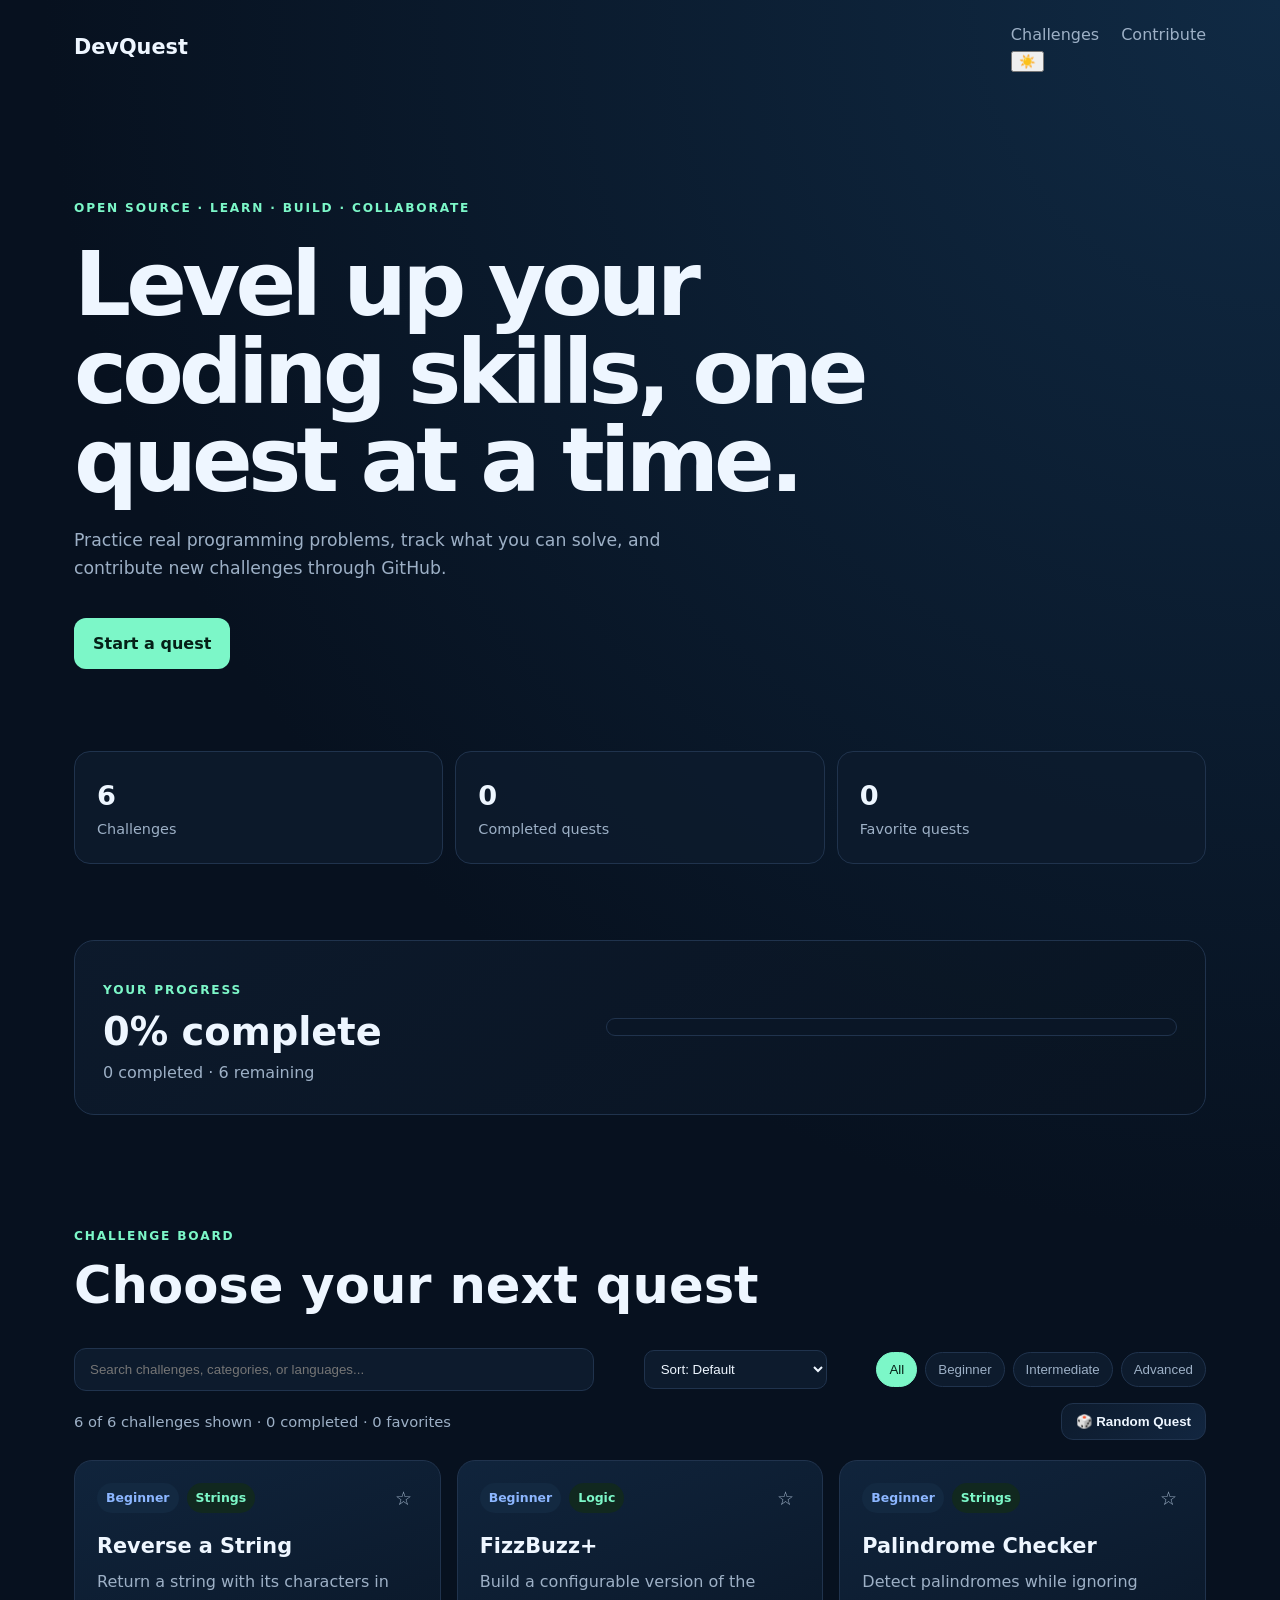
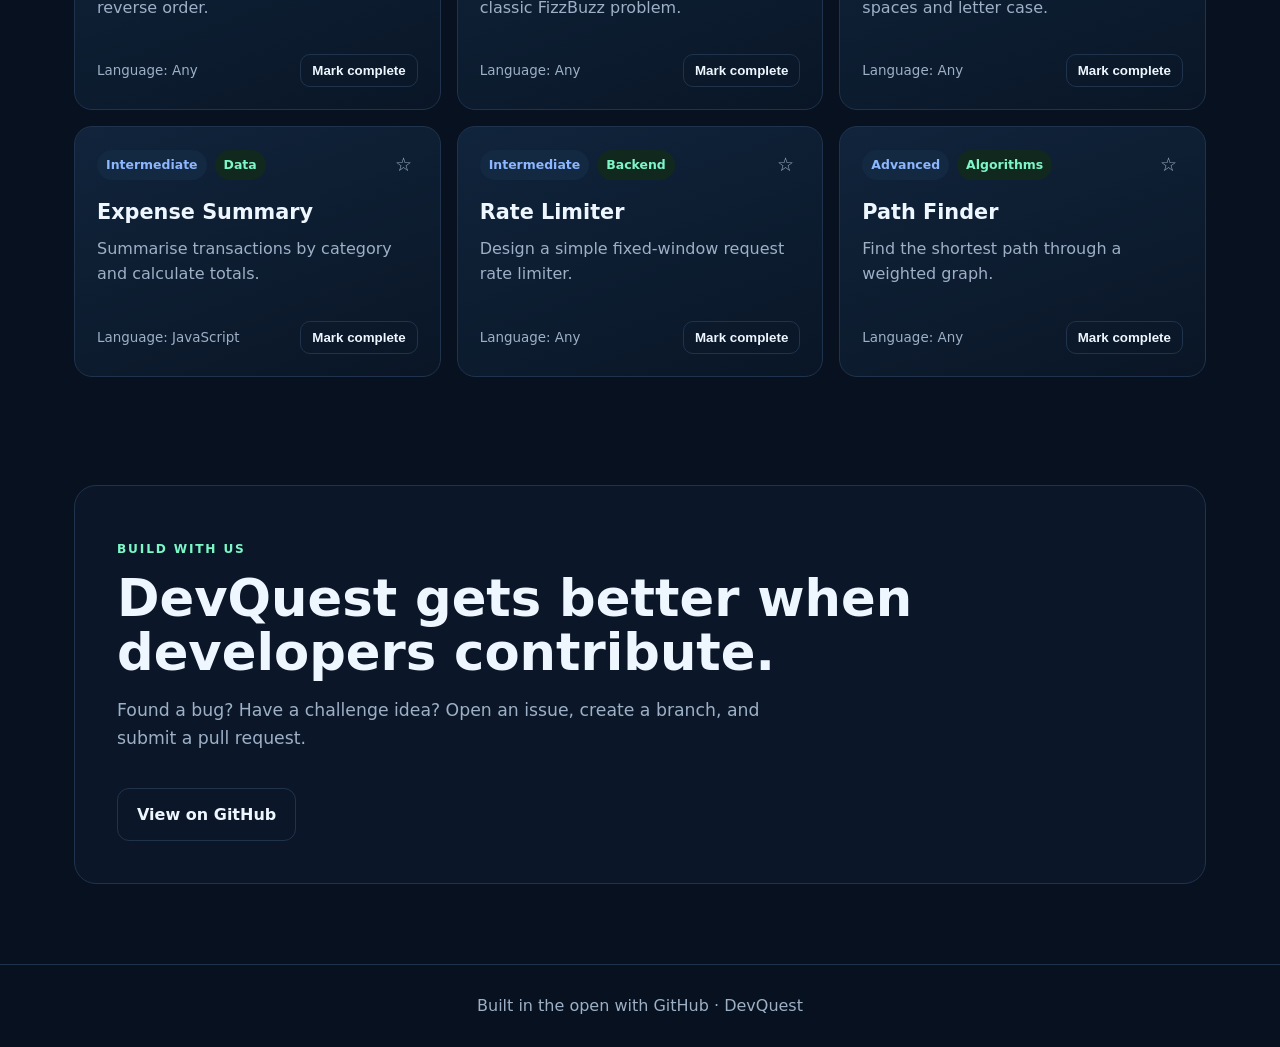
==== commit b832b1b0: "feat: add theme toggle to homepage" ====
--- a/index.html
+++ b/index.html
@@ -10,10 +10,13 @@
 <body>
   <header class="site-header">
     <a class="brand" href="#">DevQuest</a>
+    <div class="header-actions">
     <nav aria-label="Primary navigation">
       <a href="#challenges">Challenges</a>
       <a href="#contribute">Contribute</a>
     </nav>
+    <button id="theme-toggle" class="theme-toggle" type="button" aria-label="Toggle color theme">☀️</button>
+    </div>
   </header>
 
   <main>
@@ -85,6 +88,7 @@
   </main>
 
   <footer>Built in the open with GitHub · DevQuest</footer>
+  <script src="js/theme.js"></script>
   <script src="js/challenges-data.js"></script>
   <script src="js/app.js"></script>
 </body>
--- a/css/style.css
+++ b/css/style.css
@@ -1 +1 @@
-:root{--bg:#07111f;--panel:#0d1b2d;--text:#eef6ff;--muted:#9db0c6;--accent:#7cf7c8;--accent2:#8cb6ff;--border:#20334d}*{box-sizing:border-box}html{scroll-behavior:smooth}body{margin:0;font-family:Inter,system-ui,-apple-system,BlinkMacSystemFont,"Segoe UI",sans-serif;background:radial-gradient(circle at top right,#102a44 0,#07111f 42%);color:var(--text);line-height:1.6}.site-header{max-width:1180px;margin:auto;padding:22px 24px;display:flex;align-items:center;justify-content:space-between}.brand{color:var(--text);font-size:1.3rem;font-weight:800;text-decoration:none}.site-header nav{display:flex;gap:22px}.site-header nav a{color:var(--muted);text-decoration:none}.site-header nav a:hover{color:var(--text)}main{max-width:1180px;margin:auto;padding:0 24px}.hero{padding:92px 0 64px;max-width:820px}.eyebrow{font-size:.76rem;letter-spacing:.15em;font-weight:800;color:var(--accent)}h1{font-size:clamp(2.8rem,7vw,5.8rem);line-height:.98;margin:.25em 0;letter-spacing:-.055em}h2{font-size:clamp(2rem,4vw,3.2rem);line-height:1.05;margin:.25em 0}.hero>p:not(.eyebrow),.contribute>p:not(.eyebrow){font-size:1.08rem;color:var(--muted);max-width:680px}.button{display:inline-block;margin-top:18px;padding:13px 19px;border-radius:12px;background:var(--accent);color:#052017;text-decoration:none;font-weight:800}.button.secondary{background:transparent;color:var(--text);border:1px solid var(--border)}.stats{display:grid;grid-template-columns:repeat(3,1fr);gap:12px;margin:18px 0 76px}.stats div{background:rgba(13,27,45,.78);border:1px solid var(--border);border-radius:16px;padding:22px}.stats strong,.stats span{display:block}.stats strong{font-size:1.7rem}.stats span{color:var(--muted);font-size:.9rem}.section{padding:58px 0}.section-heading{display:flex;align-items:end;justify-content:space-between;gap:24px;margin-bottom:22px}.challenge-tools{display:flex;align-items:center;justify-content:space-between;gap:16px;margin-bottom:12px}.search-box{flex:1;max-width:520px}.search-box input{width:100%;padding:13px 15px;border-radius:12px;border:1px solid var(--border);background:var(--panel);color:var(--text);outline:none}.search-box input:focus{border-color:var(--accent2);box-shadow:0 0 0 3px rgba(140,182,255,.12)}.filters{display:flex;gap:8px;flex-wrap:wrap}.filter{border:1px solid var(--border);background:var(--panel);color:var(--muted);padding:9px 12px;border-radius:999px;cursor:pointer}.filter.active,.filter:hover{color:#052017;background:var(--accent);border-color:var(--accent)}.results-summary{color:var(--muted);margin:0 0 20px;font-size:.92rem}.challenge-grid{display:grid;grid-template-columns:repeat(3,1fr);gap:16px}.card{min-height:250px;background:linear-gradient(160deg,rgba(17,37,61,.95),rgba(10,22,38,.95));border:1px solid var(--border);border-radius:18px;padding:22px;display:flex;flex-direction:column}.card:hover{transform:translateY(-3px);transition:.2s ease;border-color:#3b5a7d}.card-top{display:flex;gap:8px;align-items:center;flex-wrap:wrap}.badge,.category{width:max-content;padding:5px 9px;border-radius:999px;font-size:.78rem;font-weight:750}.badge{background:#132941;color:var(--accent2)}.category{background:#11281f;color:var(--accent)}.card h3{font-size:1.3rem;margin:16px 0 6px}.card p{color:var(--muted);margin:0 0 18px}.card footer{margin-top:auto;padding:0;color:var(--muted);font-size:.84rem}.empty-state{grid-column:1/-1;padding:42px;border:1px dashed var(--border);border-radius:18px;text-align:center;color:var(--muted);background:rgba(13,27,45,.45)}.contribute{margin:50px 0 80px;padding:42px;border:1px solid var(--border);border-radius:22px;background:rgba(13,27,45,.7)}body>footer{border-top:1px solid var(--border);padding:28px;text-align:center;color:var(--muted)}.sr-only{position:absolute;width:1px;height:1px;padding:0;margin:-1px;overflow:hidden;clip:rect(0,0,0,0);white-space:nowrap;border:0}@media(max-width:850px){.challenge-grid{grid-template-columns:1fr 1fr}.section-heading,.challenge-tools{align-items:flex-start;flex-direction:column}.search-box{width:100%;max-width:none}}@media(max-width:560px){.site-header nav{display:none}.hero{padding-top:58px}.stats,.challenge-grid{grid-template-columns:1fr}.contribute{padding:28px}}.card.completed{border-color:var(--accent);box-shadow:0 0 0 1px rgba(124,247,200,.18) inset}.card.completed h3{text-decoration:line-through;text-decoration-thickness:2px;text-decoration-color:rgba(124,247,200,.45)}.quest-actions{margin-top:auto;padding-top:16px;display:flex;align-items:center;justify-content:space-between;gap:12px}.quest-actions footer{margin:0}.complete-btn{border:1px solid var(--border);background:transparent;color:var(--text);padding:8px 11px;border-radius:10px;cursor:pointer;font-weight:700}.complete-btn:hover{border-color:var(--accent)}.complete-btn.done{background:var(--accent);border-color:var(--accent);color:#052017}.challenge-link{color:var(--text);text-decoration:none}.challenge-link:hover{color:var(--accent)}.detail-main{max-width:900px;padding-top:54px;padding-bottom:90px}.back-link{display:inline-block;margin-bottom:34px;color:var(--muted);text-decoration:none}.back-link:hover{color:var(--text)}.challenge-detail>h1{margin-top:18px}.detail-meta{display:flex;gap:8px;align-items:center;flex-wrap:wrap}.detail-language{color:var(--muted);font-size:.9rem}.detail-lead{font-size:1.15rem;color:var(--muted);max-width:720px;margin-bottom:34px}.detail-panel{background:rgba(13,27,45,.72);border:1px solid var(--border);border-radius:18px;padding:24px;margin:18px 0}.detail-panel h2{font-size:1.25rem;margin-top:0}.detail-panel pre{white-space:pre-wrap;word-break:break-word;color:var(--accent);font-size:.95rem}.detail-grid{display:grid;grid-template-columns:1fr 1fr;gap:16px}.detail-grid .detail-panel{margin:0}@media(max-width:700px){.detail-grid{grid-template-columns:1fr}}.results-row{display:flex;align-items:center;justify-content:space-between;gap:16px;margin-bottom:20px}.results-row .results-summary{margin:0}.random-quest-btn{border:1px solid var(--border);background:linear-gradient(135deg,var(--panel),#122640);color:var(--text);padding:10px 14px;border-radius:12px;cursor:pointer;font-weight:800}.random-quest-btn:hover{border-color:var(--accent);color:var(--accent)}@media(max-width:560px){.results-row{align-items:flex-start;flex-direction:column}.random-quest-btn{width:100%}}.progress-dashboard{margin:0 0 42px;padding:28px;border:1px solid var(--border);border-radius:20px;background:linear-gradient(145deg,rgba(13,27,45,.88),rgba(9,20,34,.88));display:grid;grid-template-columns:1fr 1.2fr;gap:28px;align-items:center}.progress-copy h2{font-size:clamp(1.7rem,3vw,2.5rem);margin:.2em 0}.progress-copy>p:last-child{margin:0;color:var(--muted)}.progress-track{height:18px;border-radius:999px;background:#0a1626;border:1px solid var(--border);overflow:hidden}.progress-fill{height:100%;width:0;background:linear-gradient(90deg,var(--accent2),var(--accent));transition:width .25s ease}@media(max-width:700px){.progress-dashboard{grid-template-columns:1fr}.progress-track{height:16px}}+:root{--bg:#07111f;--panel:#0d1b2d;--text:#eef6ff;--muted:#9db0c6;--accent:#7cf7c8;--accent2:#8cb6ff;--border:#20334d}*{box-sizing:border-box}html{scroll-behavior:smooth}body{margin:0;font-family:Inter,system-ui,-apple-system,BlinkMacSystemFont,"Segoe UI",sans-serif;background:radial-gradient(circle at top right,#102a44 0,#07111f 42%);color:var(--text);line-height:1.6}.site-header{max-width:1180px;margin:auto;padding:22px 24px;display:flex;align-items:center;justify-content:space-between}.brand{color:var(--text);font-size:1.3rem;font-weight:800;text-decoration:none}.site-header nav{display:flex;gap:22px}.site-header nav a{color:var(--muted);text-decoration:none}.site-header nav a:hover{color:var(--text)}main{max-width:1180px;margin:auto;padding:0 24px}.hero{padding:92px 0 64px;max-width:820px}.eyebrow{font-size:.76rem;letter-spacing:.15em;font-weight:800;color:var(--accent)}h1{font-size:clamp(2.8rem,7vw,5.8rem);line-height:.98;margin:.25em 0;letter-spacing:-.055em}h2{font-size:clamp(2rem,4vw,3.2rem);line-height:1.05;margin:.25em 0}.hero>p:not(.eyebrow),.contribute>p:not(.eyebrow){font-size:1.08rem;color:var(--muted);max-width:680px}.button{display:inline-block;margin-top:18px;padding:13px 19px;border-radius:12px;background:var(--accent);color:#052017;text-decoration:none;font-weight:800}.button.secondary{background:transparent;color:var(--text);border:1px solid var(--border)}.stats{display:grid;grid-template-columns:repeat(3,1fr);gap:12px;margin:18px 0 76px}.stats div{background:rgba(13,27,45,.78);border:1px solid var(--border);border-radius:16px;padding:22px}.stats strong,.stats span{display:block}.stats strong{font-size:1.7rem}.stats span{color:var(--muted);font-size:.9rem}.section{padding:58px 0}.section-heading{display:flex;align-items:end;justify-content:space-between;gap:24px;margin-bottom:22px}.challenge-tools{display:flex;align-items:center;justify-content:space-between;gap:16px;margin-bottom:12px}.search-box{flex:1;max-width:520px}.search-box input{width:100%;padding:13px 15px;border-radius:12px;border:1px solid var(--border);background:var(--panel);color:var(--text);outline:none}.search-box input:focus{border-color:var(--accent2);box-shadow:0 0 0 3px rgba(140,182,255,.12)}.filters{display:flex;gap:8px;flex-wrap:wrap}.filter{border:1px solid var(--border);background:var(--panel);color:var(--muted);padding:9px 12px;border-radius:999px;cursor:pointer}.filter.active,.filter:hover{color:#052017;background:var(--accent);border-color:var(--accent)}.results-summary{color:var(--muted);margin:0 0 20px;font-size:.92rem}.challenge-grid{display:grid;grid-template-columns:repeat(3,1fr);gap:16px}.card{min-height:250px;background:linear-gradient(160deg,rgba(17,37,61,.95),rgba(10,22,38,.95));border:1px solid var(--border);border-radius:18px;padding:22px;display:flex;flex-direction:column}.card:hover{transform:translateY(-3px);transition:.2s ease;border-color:#3b5a7d}.card-top{display:flex;gap:8px;align-items:center;flex-wrap:wrap}.badge,.category{width:max-content;padding:5px 9px;border-radius:999px;font-size:.78rem;font-weight:750}.badge{background:#132941;color:var(--accent2)}.category{background:#11281f;color:var(--accent)}.card h3{font-size:1.3rem;margin:16px 0 6px}.card p{color:var(--muted);margin:0 0 18px}.card footer{margin-top:auto;padding:0;color:var(--muted);font-size:.84rem}.empty-state{grid-column:1/-1;padding:42px;border:1px dashed var(--border);border-radius:18px;text-align:center;color:var(--muted);background:rgba(13,27,45,.45)}.contribute{margin:50px 0 80px;padding:42px;border:1px solid var(--border);border-radius:22px;background:rgba(13,27,45,.7)}body>footer{border-top:1px solid var(--border);padding:28px;text-align:center;color:var(--muted)}.sr-only{position:absolute;width:1px;height:1px;padding:0;margin:-1px;overflow:hidden;clip:rect(0,0,0,0);white-space:nowrap;border:0}@media(max-width:850px){.challenge-grid{grid-template-columns:1fr 1fr}.section-heading,.challenge-tools{align-items:flex-start;flex-direction:column}.search-box{width:100%;max-width:none}}@media(max-width:560px){.site-header nav{display:none}.hero{padding-top:58px}.stats,.challenge-grid{grid-template-columns:1fr}.contribute{padding:28px}}.card.completed{border-color:var(--accent);box-shadow:0 0 0 1px rgba(124,247,200,.18) inset}.card.completed h3{text-decoration:line-through;text-decoration-thickness:2px;text-decoration-color:rgba(124,247,200,.45)}.quest-actions{margin-top:auto;padding-top:16px;display:flex;align-items:center;justify-content:space-between;gap:12px}.quest-actions footer{margin:0}.complete-btn{border:1px solid var(--border);background:transparent;color:var(--text);padding:8px 11px;border-radius:10px;cursor:pointer;font-weight:700}.complete-btn:hover{border-color:var(--accent)}.complete-btn.done{background:var(--accent);border-color:var(--accent);color:#052017}.challenge-link{color:var(--text);text-decoration:none}.challenge-link:hover{color:var(--accent)}.detail-main{max-width:900px;padding-top:54px;padding-bottom:90px}.back-link{display:inline-block;margin-bottom:34px;color:var(--muted);text-decoration:none}.back-link:hover{color:var(--text)}.challenge-detail>h1{margin-top:18px}.detail-meta{display:flex;gap:8px;align-items:center;flex-wrap:wrap}.detail-language{color:var(--muted);font-size:.9rem}.detail-lead{font-size:1.15rem;color:var(--muted);max-width:720px;margin-bottom:34px}.detail-panel{background:rgba(13,27,45,.72);border:1px solid var(--border);border-radius:18px;padding:24px;margin:18px 0}.detail-panel h2{font-size:1.25rem;margin-top:0}.detail-panel pre{white-space:pre-wrap;word-break:break-word;color:var(--accent);font-size:.95rem}.detail-grid{display:grid;grid-template-columns:1fr 1fr;gap:16px}.detail-grid .detail-panel{margin:0}@media(max-width:700px){.detail-grid{grid-template-columns:1fr}}.results-row{display:flex;align-items:center;justify-content:space-between;gap:16px;margin-bottom:20px}.results-row .results-summary{margin:0}.random-quest-btn{border:1px solid var(--border);background:linear-gradient(135deg,var(--panel),#122640);color:var(--text);padding:10px 14px;border-radius:12px;cursor:pointer;font-weight:800}.random-quest-btn:hover{border-color:var(--accent);color:var(--accent)}@media(max-width:560px){.results-row{align-items:flex-start;flex-direction:column}.random-quest-btn{width:100%}}.progress-dashboard{margin:0 0 42px;padding:28px;border:1px solid var(--border);border-radius:20px;background:linear-gradient(145deg,rgba(13,27,45,.88),rgba(9,20,34,.88));display:grid;grid-template-columns:1fr 1.2fr;gap:28px;align-items:center}.progress-copy h2{font-size:clamp(1.7rem,3vw,2.5rem);margin:.2em 0}.progress-copy>p:last-child{margin:0;color:var(--muted)}.progress-track{height:18px;border-radius:999px;background:#0a1626;border:1px solid var(--border);overflow:hidden}.progress-fill{height:100%;width:0;background:linear-gradient(90deg,var(--accent2),var(--accent));transition:width .25s ease}@media(max-width:700px){.progress-dashboard{grid-template-columns:1fr}.progress-track{height:16px}}.sort-wrap select{padding:10px 12px;border-radius:10px;border:1px solid var(--border);background:var(--panel);color:var(--text);outline:none}.sort-wrap select:focus{border-color:var(--accent2)}.favorite-btn{border:0;background:transparent;color:var(--muted);font-size:1.2rem;cursor:pointer;padding:4px 6px;margin-left:auto}.favorite-btn.active{color:#ffd166}.card-top{justify-content:flex-start}.card-top .favorite-btn{margin-left:auto}@media(max-width:850px){.sort-wrap{width:100%}.sort-wrap select{width:100%}}
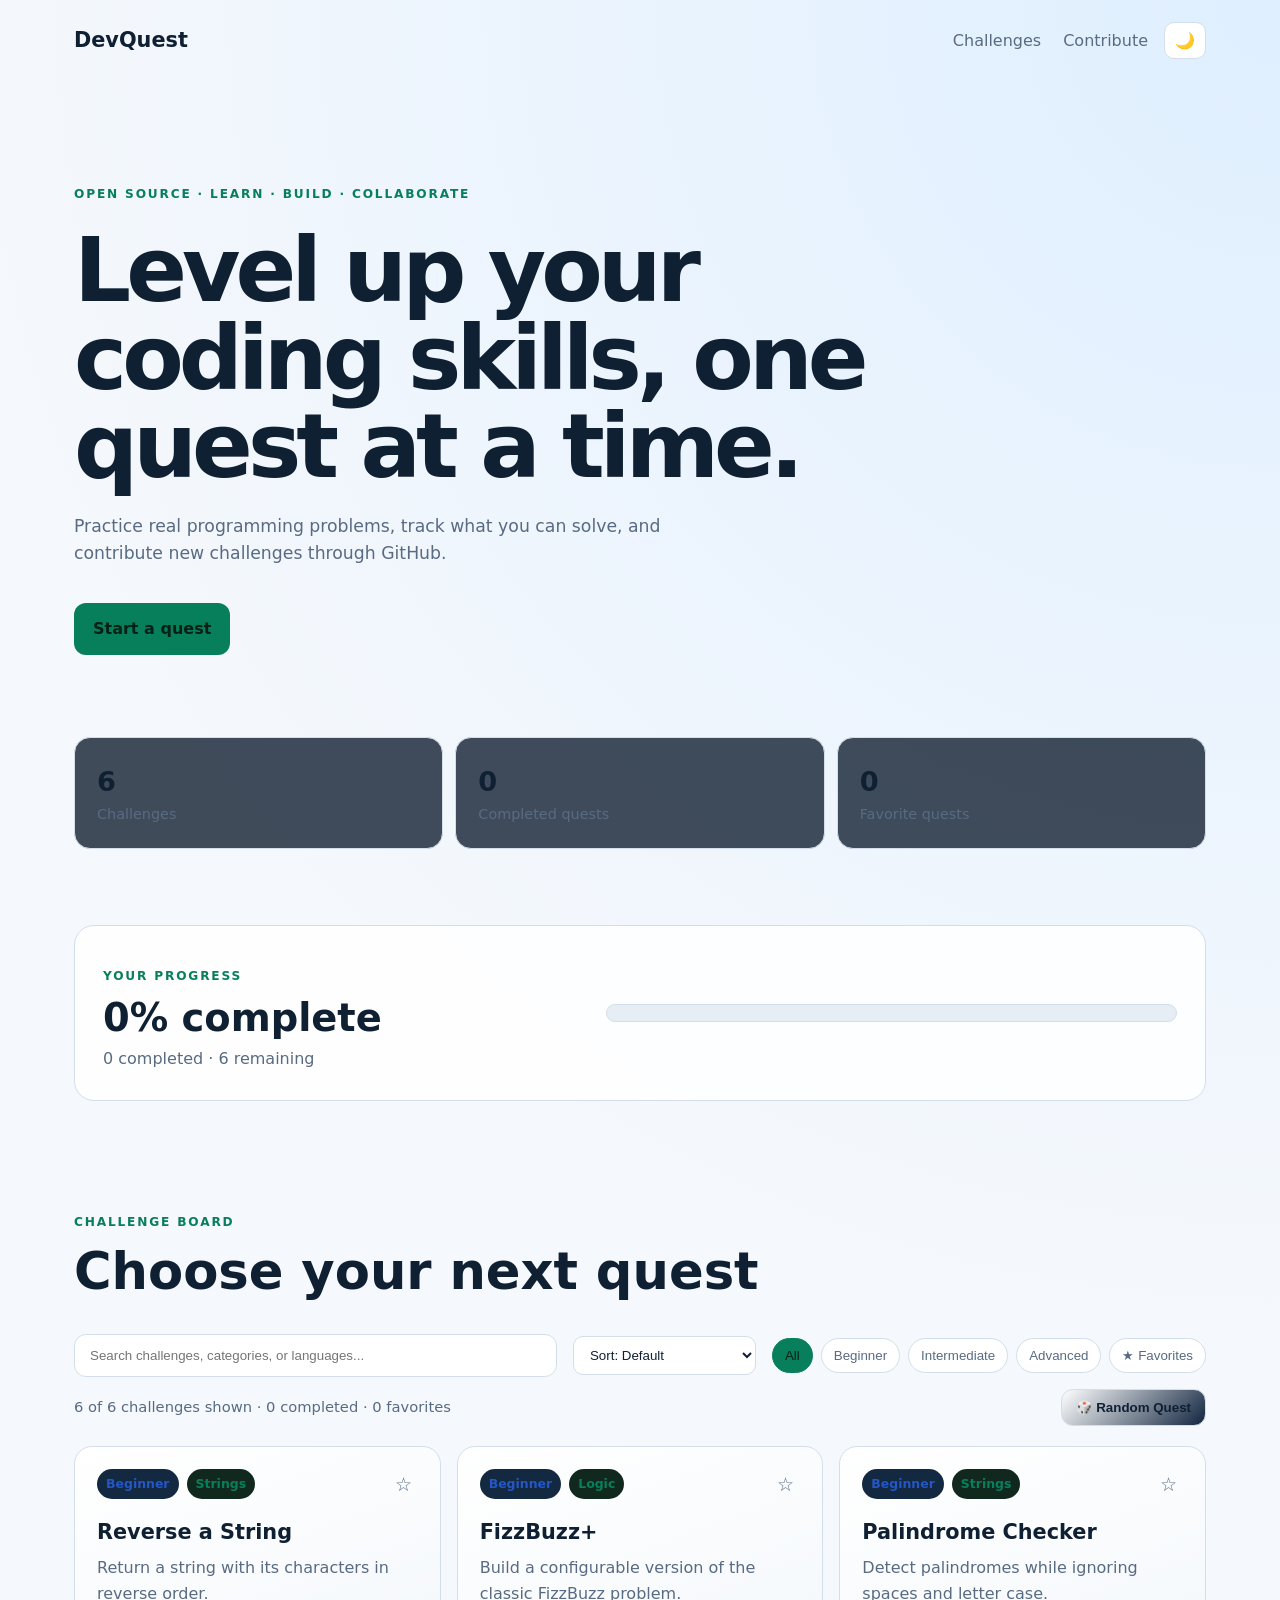
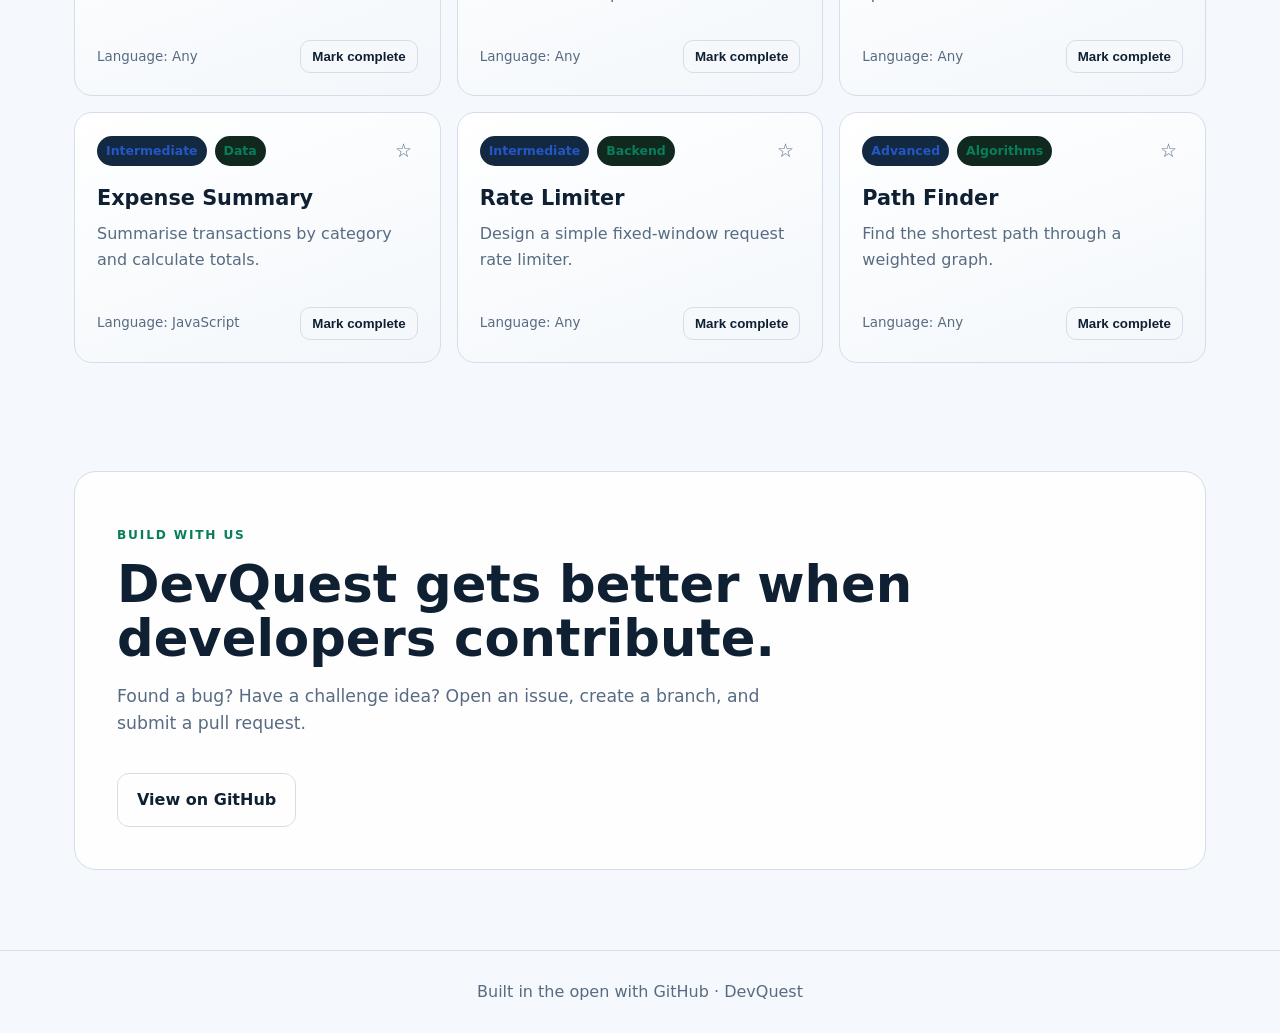
==== commit bf3ebf4c: "feat: add favorites filter control" ====
--- a/index.html
+++ b/index.html
@@ -72,6 +72,7 @@
           <button class="filter" data-filter="Beginner">Beginner</button>
           <button class="filter" data-filter="Intermediate">Intermediate</button>
           <button class="filter" data-filter="Advanced">Advanced</button>
+          <button class="filter" data-filter="Favorites">★ Favorites</button>
         </div>
       </div>
 
--- a/css/style.css
+++ b/css/style.css
@@ -1 +1,8 @@
-:root{--bg:#07111f;--panel:#0d1b2d;--text:#eef6ff;--muted:#9db0c6;--accent:#7cf7c8;--accent2:#8cb6ff;--border:#20334d}*{box-sizing:border-box}html{scroll-behavior:smooth}body{margin:0;font-family:Inter,system-ui,-apple-system,BlinkMacSystemFont,"Segoe UI",sans-serif;background:radial-gradient(circle at top right,#102a44 0,#07111f 42%);color:var(--text);line-height:1.6}.site-header{max-width:1180px;margin:auto;padding:22px 24px;display:flex;align-items:center;justify-content:space-between}.brand{color:var(--text);font-size:1.3rem;font-weight:800;text-decoration:none}.site-header nav{display:flex;gap:22px}.site-header nav a{color:var(--muted);text-decoration:none}.site-header nav a:hover{color:var(--text)}main{max-width:1180px;margin:auto;padding:0 24px}.hero{padding:92px 0 64px;max-width:820px}.eyebrow{font-size:.76rem;letter-spacing:.15em;font-weight:800;color:var(--accent)}h1{font-size:clamp(2.8rem,7vw,5.8rem);line-height:.98;margin:.25em 0;letter-spacing:-.055em}h2{font-size:clamp(2rem,4vw,3.2rem);line-height:1.05;margin:.25em 0}.hero>p:not(.eyebrow),.contribute>p:not(.eyebrow){font-size:1.08rem;color:var(--muted);max-width:680px}.button{display:inline-block;margin-top:18px;padding:13px 19px;border-radius:12px;background:var(--accent);color:#052017;text-decoration:none;font-weight:800}.button.secondary{background:transparent;color:var(--text);border:1px solid var(--border)}.stats{display:grid;grid-template-columns:repeat(3,1fr);gap:12px;margin:18px 0 76px}.stats div{background:rgba(13,27,45,.78);border:1px solid var(--border);border-radius:16px;padding:22px}.stats strong,.stats span{display:block}.stats strong{font-size:1.7rem}.stats span{color:var(--muted);font-size:.9rem}.section{padding:58px 0}.section-heading{display:flex;align-items:end;justify-content:space-between;gap:24px;margin-bottom:22px}.challenge-tools{display:flex;align-items:center;justify-content:space-between;gap:16px;margin-bottom:12px}.search-box{flex:1;max-width:520px}.search-box input{width:100%;padding:13px 15px;border-radius:12px;border:1px solid var(--border);background:var(--panel);color:var(--text);outline:none}.search-box input:focus{border-color:var(--accent2);box-shadow:0 0 0 3px rgba(140,182,255,.12)}.filters{display:flex;gap:8px;flex-wrap:wrap}.filter{border:1px solid var(--border);background:var(--panel);color:var(--muted);padding:9px 12px;border-radius:999px;cursor:pointer}.filter.active,.filter:hover{color:#052017;background:var(--accent);border-color:var(--accent)}.results-summary{color:var(--muted);margin:0 0 20px;font-size:.92rem}.challenge-grid{display:grid;grid-template-columns:repeat(3,1fr);gap:16px}.card{min-height:250px;background:linear-gradient(160deg,rgba(17,37,61,.95),rgba(10,22,38,.95));border:1px solid var(--border);border-radius:18px;padding:22px;display:flex;flex-direction:column}.card:hover{transform:translateY(-3px);transition:.2s ease;border-color:#3b5a7d}.card-top{display:flex;gap:8px;align-items:center;flex-wrap:wrap}.badge,.category{width:max-content;padding:5px 9px;border-radius:999px;font-size:.78rem;font-weight:750}.badge{background:#132941;color:var(--accent2)}.category{background:#11281f;color:var(--accent)}.card h3{font-size:1.3rem;margin:16px 0 6px}.card p{color:var(--muted);margin:0 0 18px}.card footer{margin-top:auto;padding:0;color:var(--muted);font-size:.84rem}.empty-state{grid-column:1/-1;padding:42px;border:1px dashed var(--border);border-radius:18px;text-align:center;color:var(--muted);background:rgba(13,27,45,.45)}.contribute{margin:50px 0 80px;padding:42px;border:1px solid var(--border);border-radius:22px;background:rgba(13,27,45,.7)}body>footer{border-top:1px solid var(--border);padding:28px;text-align:center;color:var(--muted)}.sr-only{position:absolute;width:1px;height:1px;padding:0;margin:-1px;overflow:hidden;clip:rect(0,0,0,0);white-space:nowrap;border:0}@media(max-width:850px){.challenge-grid{grid-template-columns:1fr 1fr}.section-heading,.challenge-tools{align-items:flex-start;flex-direction:column}.search-box{width:100%;max-width:none}}@media(max-width:560px){.site-header nav{display:none}.hero{padding-top:58px}.stats,.challenge-grid{grid-template-columns:1fr}.contribute{padding:28px}}.card.completed{border-color:var(--accent);box-shadow:0 0 0 1px rgba(124,247,200,.18) inset}.card.completed h3{text-decoration:line-through;text-decoration-thickness:2px;text-decoration-color:rgba(124,247,200,.45)}.quest-actions{margin-top:auto;padding-top:16px;display:flex;align-items:center;justify-content:space-between;gap:12px}.quest-actions footer{margin:0}.complete-btn{border:1px solid var(--border);background:transparent;color:var(--text);padding:8px 11px;border-radius:10px;cursor:pointer;font-weight:700}.complete-btn:hover{border-color:var(--accent)}.complete-btn.done{background:var(--accent);border-color:var(--accent);color:#052017}.challenge-link{color:var(--text);text-decoration:none}.challenge-link:hover{color:var(--accent)}.detail-main{max-width:900px;padding-top:54px;padding-bottom:90px}.back-link{display:inline-block;margin-bottom:34px;color:var(--muted);text-decoration:none}.back-link:hover{color:var(--text)}.challenge-detail>h1{margin-top:18px}.detail-meta{display:flex;gap:8px;align-items:center;flex-wrap:wrap}.detail-language{color:var(--muted);font-size:.9rem}.detail-lead{font-size:1.15rem;color:var(--muted);max-width:720px;margin-bottom:34px}.detail-panel{background:rgba(13,27,45,.72);border:1px solid var(--border);border-radius:18px;padding:24px;margin:18px 0}.detail-panel h2{font-size:1.25rem;margin-top:0}.detail-panel pre{white-space:pre-wrap;word-break:break-word;color:var(--accent);font-size:.95rem}.detail-grid{display:grid;grid-template-columns:1fr 1fr;gap:16px}.detail-grid .detail-panel{margin:0}@media(max-width:700px){.detail-grid{grid-template-columns:1fr}}.results-row{display:flex;align-items:center;justify-content:space-between;gap:16px;margin-bottom:20px}.results-row .results-summary{margin:0}.random-quest-btn{border:1px solid var(--border);background:linear-gradient(135deg,var(--panel),#122640);color:var(--text);padding:10px 14px;border-radius:12px;cursor:pointer;font-weight:800}.random-quest-btn:hover{border-color:var(--accent);color:var(--accent)}@media(max-width:560px){.results-row{align-items:flex-start;flex-direction:column}.random-quest-btn{width:100%}}.progress-dashboard{margin:0 0 42px;padding:28px;border:1px solid var(--border);border-radius:20px;background:linear-gradient(145deg,rgba(13,27,45,.88),rgba(9,20,34,.88));display:grid;grid-template-columns:1fr 1.2fr;gap:28px;align-items:center}.progress-copy h2{font-size:clamp(1.7rem,3vw,2.5rem);margin:.2em 0}.progress-copy>p:last-child{margin:0;color:var(--muted)}.progress-track{height:18px;border-radius:999px;background:#0a1626;border:1px solid var(--border);overflow:hidden}.progress-fill{height:100%;width:0;background:linear-gradient(90deg,var(--accent2),var(--accent));transition:width .25s ease}@media(max-width:700px){.progress-dashboard{grid-template-columns:1fr}.progress-track{height:16px}}.sort-wrap select{padding:10px 12px;border-radius:10px;border:1px solid var(--border);background:var(--panel);color:var(--text);outline:none}.sort-wrap select:focus{border-color:var(--accent2)}.favorite-btn{border:0;background:transparent;color:var(--muted);font-size:1.2rem;cursor:pointer;padding:4px 6px;margin-left:auto}.favorite-btn.active{color:#ffd166}.card-top{justify-content:flex-start}.card-top .favorite-btn{margin-left:auto}@media(max-width:850px){.sort-wrap{width:100%}.sort-wrap select{width:100%}}+:root{--bg:#07111f;--panel:#0d1b2d;--text:#eef6ff;--muted:#9db0c6;--accent:#7cf7c8;--accent2:#8cb6ff;--border:#20334d}*{box-sizing:border-box}html{scroll-behavior:smooth}body{margin:0;font-family:Inter,system-ui,-apple-system,BlinkMacSystemFont,"Segoe UI",sans-serif;background:radial-gradient(circle at top right,#102a44 0,#07111f 42%);color:var(--text);line-height:1.6}.site-header{max-width:1180px;margin:auto;padding:22px 24px;display:flex;align-items:center;justify-content:space-between}.brand{color:var(--text);font-size:1.3rem;font-weight:800;text-decoration:none}.site-header nav{display:flex;gap:22px}.site-header nav a{color:var(--muted);text-decoration:none}.site-header nav a:hover{color:var(--text)}main{max-width:1180px;margin:auto;padding:0 24px}.hero{padding:92px 0 64px;max-width:820px}.eyebrow{font-size:.76rem;letter-spacing:.15em;font-weight:800;color:var(--accent)}h1{font-size:clamp(2.8rem,7vw,5.8rem);line-height:.98;margin:.25em 0;letter-spacing:-.055em}h2{font-size:clamp(2rem,4vw,3.2rem);line-height:1.05;margin:.25em 0}.hero>p:not(.eyebrow),.contribute>p:not(.eyebrow){font-size:1.08rem;color:var(--muted);max-width:680px}.button{display:inline-block;margin-top:18px;padding:13px 19px;border-radius:12px;background:var(--accent);color:#052017;text-decoration:none;font-weight:800}.button.secondary{background:transparent;color:var(--text);border:1px solid var(--border)}.stats{display:grid;grid-template-columns:repeat(3,1fr);gap:12px;margin:18px 0 76px}.stats div{background:rgba(13,27,45,.78);border:1px solid var(--border);border-radius:16px;padding:22px}.stats strong,.stats span{display:block}.stats strong{font-size:1.7rem}.stats span{color:var(--muted);font-size:.9rem}.section{padding:58px 0}.section-heading{display:flex;align-items:end;justify-content:space-between;gap:24px;margin-bottom:22px}.challenge-tools{display:flex;align-items:center;justify-content:space-between;gap:16px;margin-bottom:12px}.search-box{flex:1;max-width:520px}.search-box input{width:100%;padding:13px 15px;border-radius:12px;border:1px solid var(--border);background:var(--panel);color:var(--text);outline:none}.search-box input:focus{border-color:var(--accent2);box-shadow:0 0 0 3px rgba(140,182,255,.12)}.filters{display:flex;gap:8px;flex-wrap:wrap}.filter{border:1px solid var(--border);background:var(--panel);color:var(--muted);padding:9px 12px;border-radius:999px;cursor:pointer}.filter.active,.filter:hover{color:#052017;background:var(--accent);border-color:var(--accent)}.results-summary{color:var(--muted);margin:0 0 20px;font-size:.92rem}.challenge-grid{display:grid;grid-template-columns:repeat(3,1fr);gap:16px}.card{min-height:250px;background:linear-gradient(160deg,rgba(17,37,61,.95),rgba(10,22,38,.95));border:1px solid var(--border);border-radius:18px;padding:22px;display:flex;flex-direction:column}.card:hover{transform:translateY(-3px);transition:.2s ease;border-color:#3b5a7d}.card-top{display:flex;gap:8px;align-items:center;flex-wrap:wrap}.badge,.category{width:max-content;padding:5px 9px;border-radius:999px;font-size:.78rem;font-weight:750}.badge{background:#132941;color:var(--accent2)}.category{background:#11281f;color:var(--accent)}.card h3{font-size:1.3rem;margin:16px 0 6px}.card p{color:var(--muted);margin:0 0 18px}.card footer{margin-top:auto;padding:0;color:var(--muted);font-size:.84rem}.empty-state{grid-column:1/-1;padding:42px;border:1px dashed var(--border);border-radius:18px;text-align:center;color:var(--muted);background:rgba(13,27,45,.45)}.contribute{margin:50px 0 80px;padding:42px;border:1px solid var(--border);border-radius:22px;background:rgba(13,27,45,.7)}body>footer{border-top:1px solid var(--border);padding:28px;text-align:center;color:var(--muted)}.sr-only{position:absolute;width:1px;height:1px;padding:0;margin:-1px;overflow:hidden;clip:rect(0,0,0,0);white-space:nowrap;border:0}@media(max-width:850px){.challenge-grid{grid-template-columns:1fr 1fr}.section-heading,.challenge-tools{align-items:flex-start;flex-direction:column}.search-box{width:100%;max-width:none}}@media(max-width:560px){.site-header nav{display:none}.hero{padding-top:58px}.stats,.challenge-grid{grid-template-columns:1fr}.contribute{padding:28px}}.card.completed{border-color:var(--accent);box-shadow:0 0 0 1px rgba(124,247,200,.18) inset}.card.completed h3{text-decoration:line-through;text-decoration-thickness:2px;text-decoration-color:rgba(124,247,200,.45)}.quest-actions{margin-top:auto;padding-top:16px;display:flex;align-items:center;justify-content:space-between;gap:12px}.quest-actions footer{margin:0}.complete-btn{border:1px solid var(--border);background:transparent;color:var(--text);padding:8px 11px;border-radius:10px;cursor:pointer;font-weight:700}.complete-btn:hover{border-color:var(--accent)}.complete-btn.done{background:var(--accent);border-color:var(--accent);color:#052017}.challenge-link{color:var(--text);text-decoration:none}.challenge-link:hover{color:var(--accent)}.detail-main{max-width:900px;padding-top:54px;padding-bottom:90px}.back-link{display:inline-block;margin-bottom:34px;color:var(--muted);text-decoration:none}.back-link:hover{color:var(--text)}.challenge-detail>h1{margin-top:18px}.detail-meta{display:flex;gap:8px;align-items:center;flex-wrap:wrap}.detail-language{color:var(--muted);font-size:.9rem}.detail-lead{font-size:1.15rem;color:var(--muted);max-width:720px;margin-bottom:34px}.detail-panel{background:rgba(13,27,45,.72);border:1px solid var(--border);border-radius:18px;padding:24px;margin:18px 0}.detail-panel h2{font-size:1.25rem;margin-top:0}.detail-panel pre{white-space:pre-wrap;word-break:break-word;color:var(--accent);font-size:.95rem}.detail-grid{display:grid;grid-template-columns:1fr 1fr;gap:16px}.detail-grid .detail-panel{margin:0}@media(max-width:700px){.detail-grid{grid-template-columns:1fr}}.results-row{display:flex;align-items:center;justify-content:space-between;gap:16px;margin-bottom:20px}.results-row .results-summary{margin:0}.random-quest-btn{border:1px solid var(--border);background:linear-gradient(135deg,var(--panel),#122640);color:var(--text);padding:10px 14px;border-radius:12px;cursor:pointer;font-weight:800}.random-quest-btn:hover{border-color:var(--accent);color:var(--accent)}@media(max-width:560px){.results-row{align-items:flex-start;flex-direction:column}.random-quest-btn{width:100%}}.progress-dashboard{margin:0 0 42px;padding:28px;border:1px solid var(--border);border-radius:20px;background:linear-gradient(145deg,rgba(13,27,45,.88),rgba(9,20,34,.88));display:grid;grid-template-columns:1fr 1.2fr;gap:28px;align-items:center}.progress-copy h2{font-size:clamp(1.7rem,3vw,2.5rem);margin:.2em 0}.progress-copy>p:last-child{margin:0;color:var(--muted)}.progress-track{height:18px;border-radius:999px;background:#0a1626;border:1px solid var(--border);overflow:hidden}.progress-fill{height:100%;width:0;background:linear-gradient(90deg,var(--accent2),var(--accent));transition:width .25s ease}@media(max-width:700px){.progress-dashboard{grid-template-columns:1fr}.progress-track{height:16px}}.sort-wrap select{padding:10px 12px;border-radius:10px;border:1px solid var(--border);background:var(--panel);color:var(--text);outline:none}.sort-wrap select:focus{border-color:var(--accent2)}.favorite-btn{border:0;background:transparent;color:var(--muted);font-size:1.2rem;cursor:pointer;padding:4px 6px;margin-left:auto}.favorite-btn.active{color:#ffd166}.card-top{justify-content:flex-start}.card-top .favorite-btn{margin-left:auto}@media(max-width:850px){.sort-wrap{width:100%}.sort-wrap select{width:100%}}
+:root[data-theme="light"]{--bg:#f5f8fc;--panel:#ffffff;--text:#102033;--muted:#586b82;--accent:#087f5b;--accent2:#2457c5;--border:#d4deea}
+:root[data-theme="light"] body{background:radial-gradient(circle at top right,#dfefff 0,#f5f8fc 45%)}
+:root[data-theme="light"] .card{background:linear-gradient(160deg,#ffffff,#f3f7fb)}
+:root[data-theme="light"] .progress-dashboard,:root[data-theme="light"] .contribute,:root[data-theme="light"] .detail-panel{background:rgba(255,255,255,.88)}
+:root[data-theme="light"] .progress-track{background:#e7edf5}
+.header-actions{display:flex;align-items:center;gap:16px}.header-actions nav{display:flex;gap:22px}.theme-toggle{border:1px solid var(--border);background:var(--panel);color:var(--text);border-radius:10px;padding:8px 10px;cursor:pointer;font-size:1rem}
+@media(max-width:560px){.header-actions nav{display:none}}
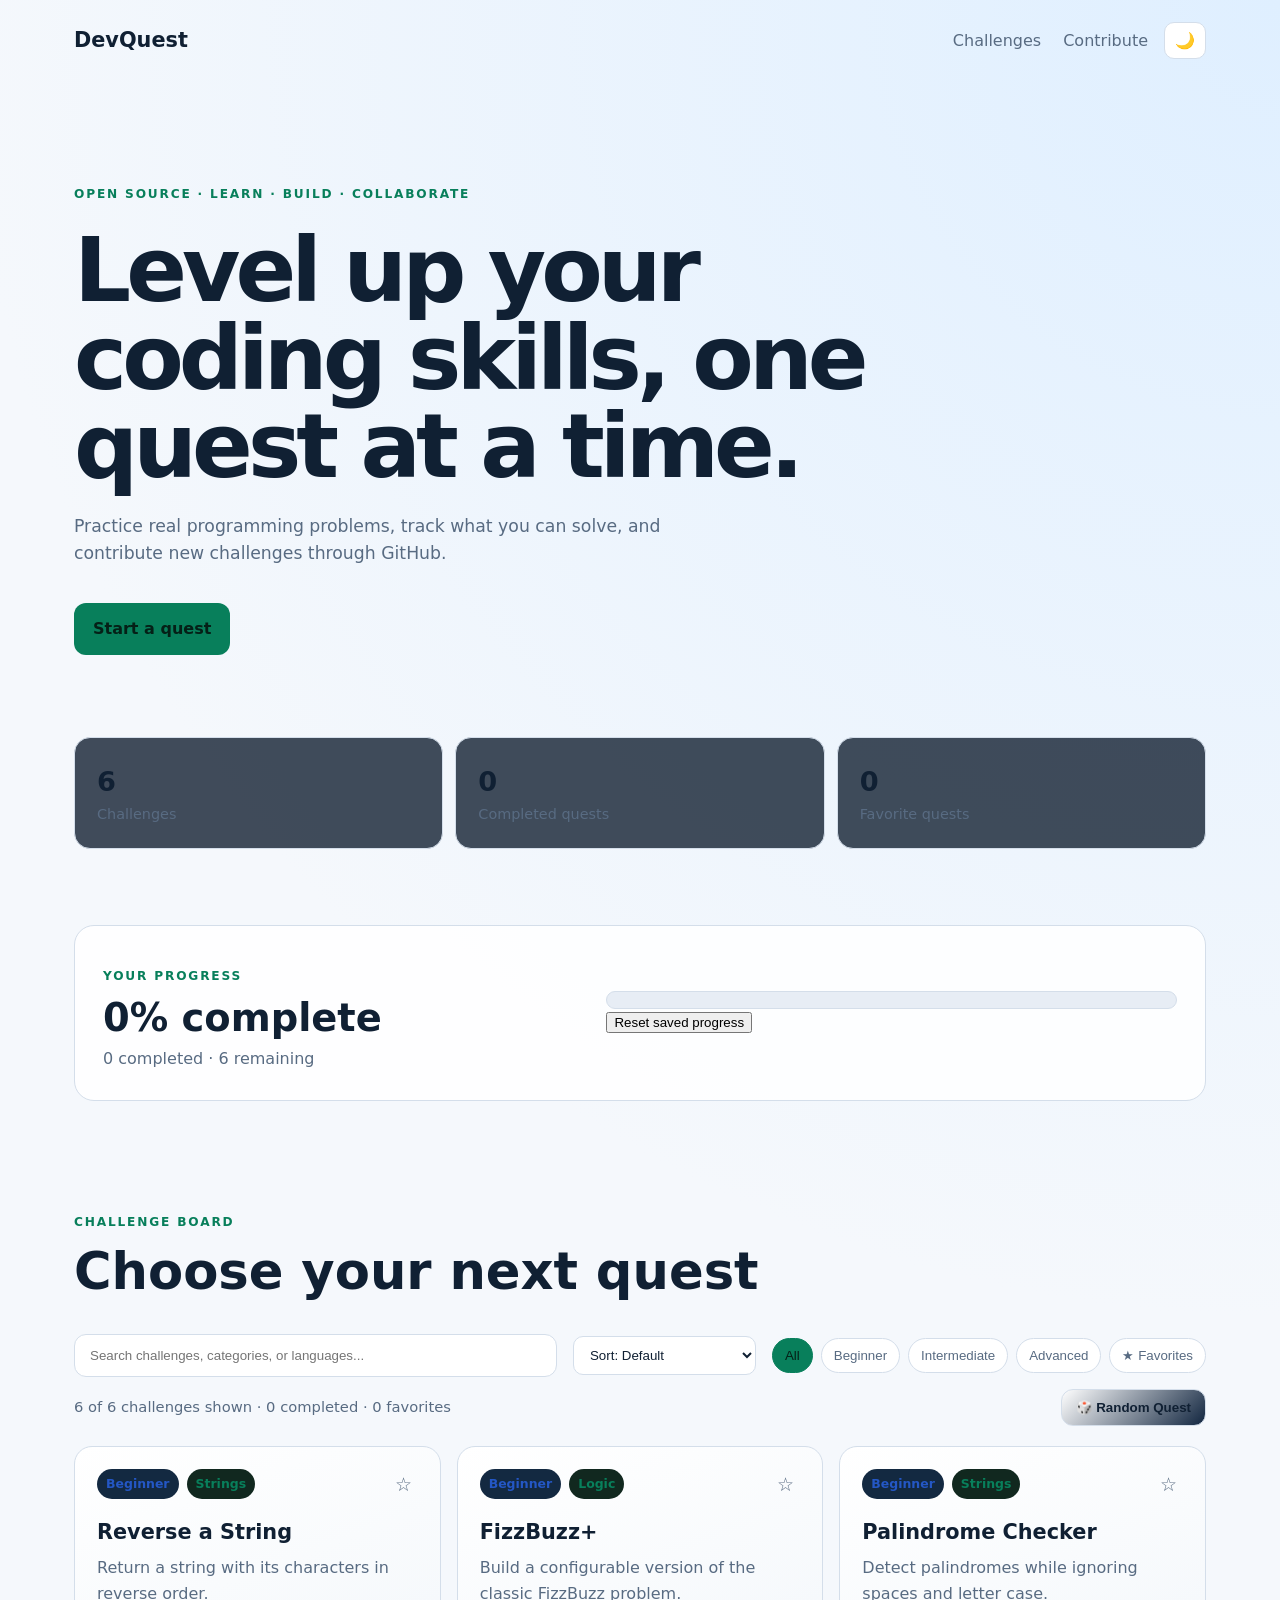
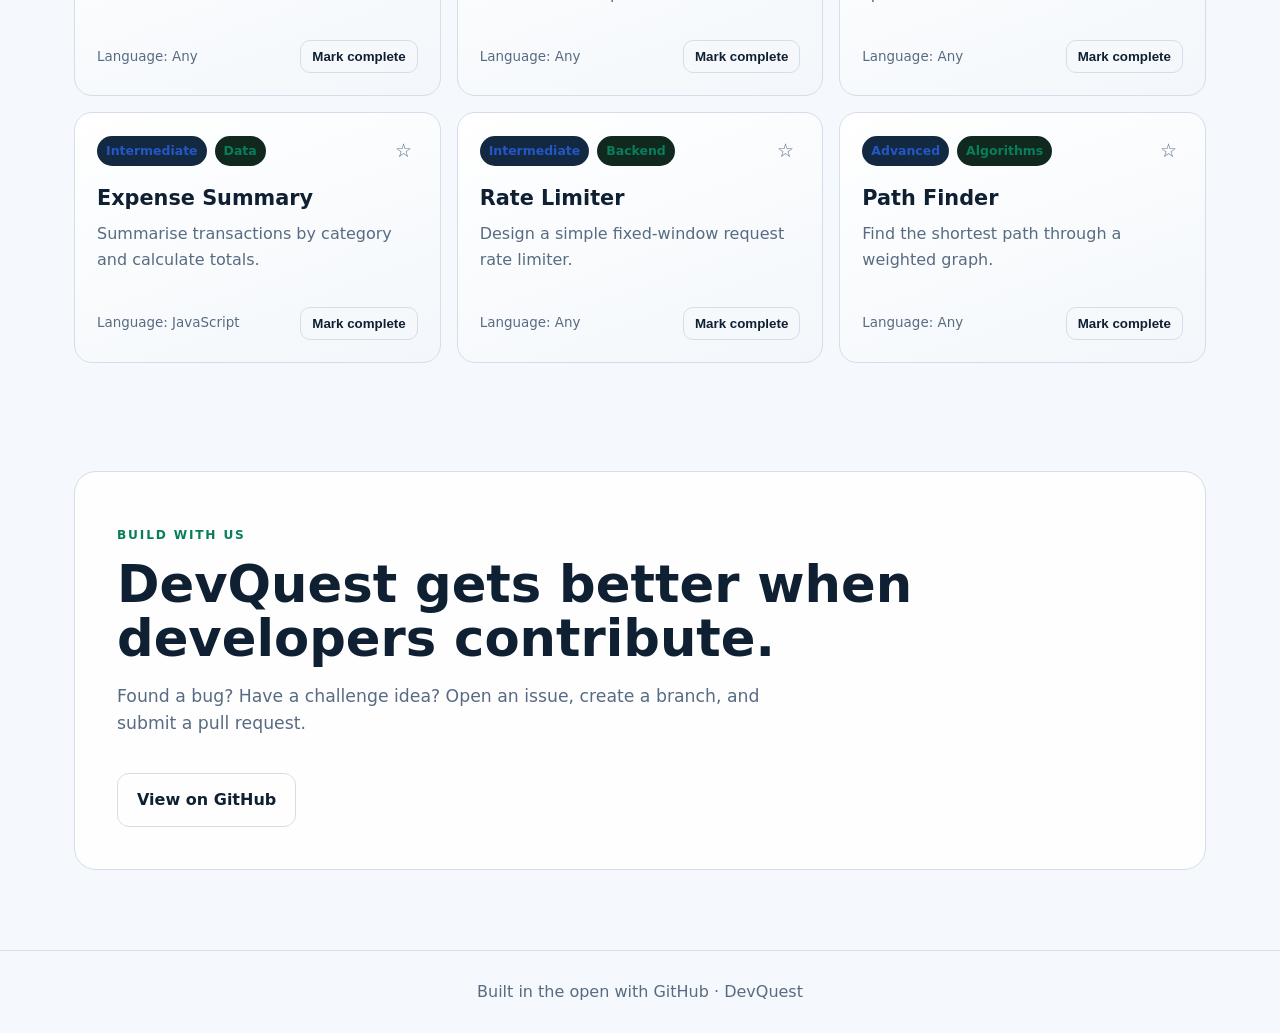
==== commit 13e63b21: "feat: add reset progress control" ====
--- a/index.html
+++ b/index.html
@@ -39,8 +39,11 @@
         <h2 id="progress-title"><span id="progress-percent">0%</span> complete</h2>
         <p><span id="progress-completed">0</span> completed · <span id="progress-remaining">0</span> remaining</p>
       </div>
-      <div class="progress-track" role="progressbar" aria-label="Challenge completion" aria-valuemin="0" aria-valuemax="100" aria-valuenow="0">
-        <div id="progress-fill" class="progress-fill"></div>
+      <div>
+        <div class="progress-track" role="progressbar" aria-label="Challenge completion" aria-valuemin="0" aria-valuemax="100" aria-valuenow="0">
+          <div id="progress-fill" class="progress-fill"></div>
+        </div>
+        <button id="reset-progress" class="reset-progress-btn" type="button">Reset saved progress</button>
       </div>
     </section>
 
